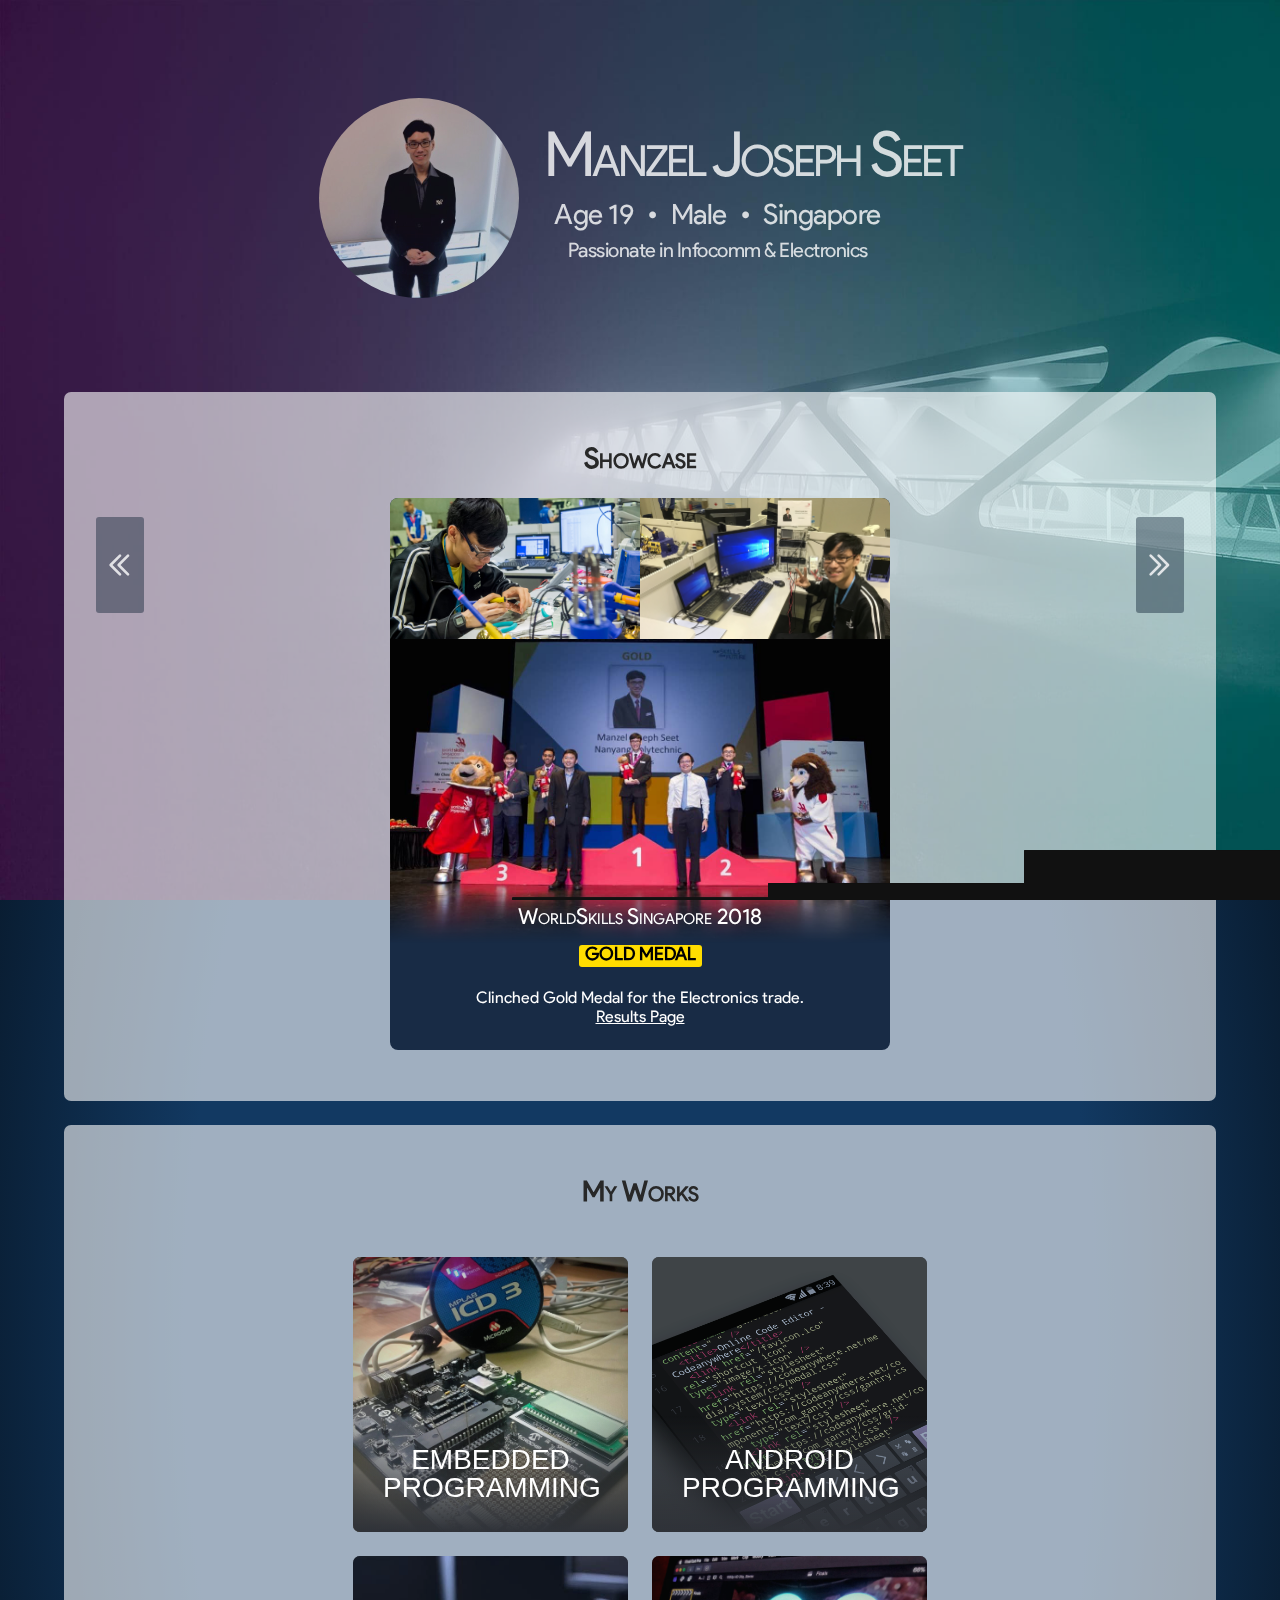
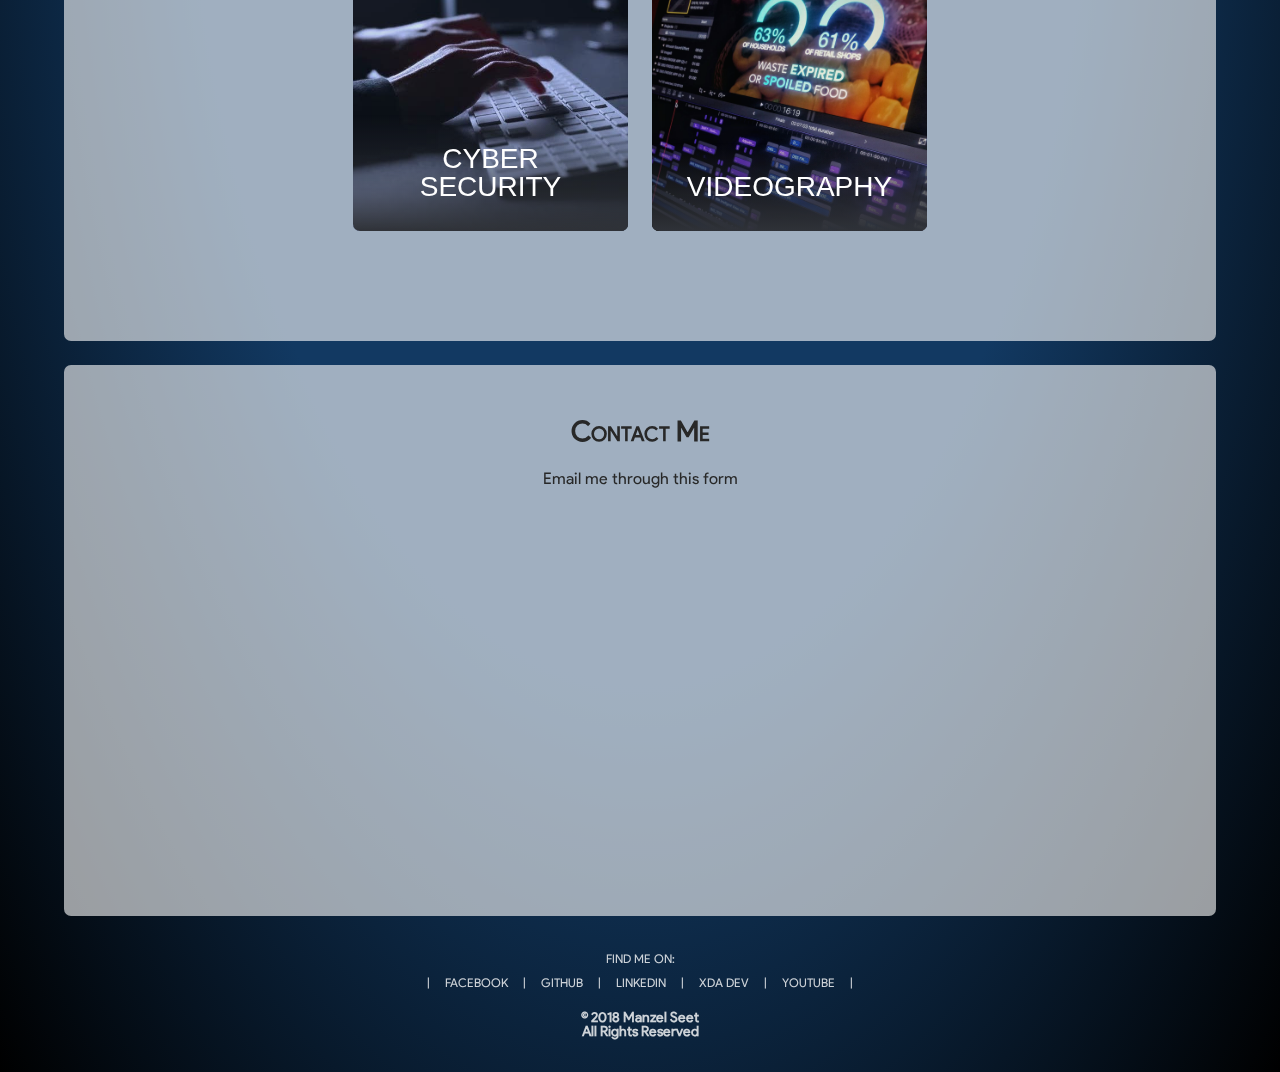
==== index.html @ 704f4d8d "Update portfolio" ====
<html>
<head>
	<meta name="viewport" content="width=device-width, initial-scale=1.0, maximum-scale=1.0, user-scalable=no" />

	<link rel="icon" type="image/png" href="res/favicon.png" />

	<title>Manzel Seet's Portfolio</title>
	<link rel="stylesheet" type="text/css" href="css/style.css" />
	<link rel="stylesheet" type="text/css" href="css/hover_effect.css" />

	<!-- Header parallax animation -->
	<script src="js/lib/anime.min.js"></script>
	<script src="js/parallex.js"></script>

	<!-- Page Load Reveal Animation -->
	<link rel="stylesheet" type="text/css" href="css/uncover.css" />
	<script src="js/lib/uncover.js"></script>

	<div class="reveal-animation"></div>
	<script src="js/reveal-animation.js"></script>

	<!-- Alert Dialog 
	<script src="https://cdn.rawgit.com/alertifyjs/alertify.js/v1.0.10/dist/js/alertify.js"></script> -->

</head>

<body>
	<div class="bg_img"></div>

	<header onclick="location.href='index.html';">
		<div class="parallex_layout">
			<img class="parallex_img" src="res/header.jpg">
			<p class="parallex_title"> 
				Manzel Joseph Seet
			</p>
			<p class="parallex_desc">
				Age 19&ensp;&bull;&ensp;Male&ensp;&bull;&ensp;Singapore <br>
				<span>
					Passionate in Infocomm &amp; Electronics
				</span>
			</p>
		</div>
	</header>

	<!-- CONTENT START -->

	<div class="blog_section">
		<h2 class="smallcaps">
			Showcase
		</h2>

		<div class="slideshow">
			<button class="prev">
				<svg width="32" height="32" viewBox="0 0 64 64">
					<path id="arrow-left-5" d="M48 10.667q1.104 0 1.885 0.781t0.781 1.885-0.792 1.896l-16.771 16.771 16.771 16.771q0.792 0.792 0.792 1.896t-0.781 1.885-1.885 0.781q-1.125 0-1.896-0.771l-18.667-18.667q-0.771-0.771-0.771-1.896t0.771-1.896l18.667-18.667q0.771-0.771 1.896-0.771zM32 10.667q1.104 0 1.885 0.781t0.781 1.885-0.792 1.896l-16.771 16.771 16.771 16.771q0.792 0.792 0.792 1.896t-0.781 1.885-1.885 0.781q-1.125 0-1.896-0.771l-18.667-18.667q-0.771-0.771-0.771-1.896t0.771-1.896l18.667-18.667q0.771-0.771 1.896-0.771z" />
				</svg>
			</button>

			<div class="holder">
				<!-- Slide 1 -->
				<div class="frame" style="background: #182b45;">
					<div class="sidebyside">
						<img src="res/showcase/wss2018-electronics1.jpg"/>
						<img src="res/showcase/wss2018-electronics2.jpg"/>
					</div>
					<img src="res/showcase/wss2018-closing.png"/>
					<div class="caption" style="margin-top: -52px;">
						<h1> 
							WorldSkills Singapore 2018 <br>
						</h1>
						<h2> <span class="highlight" style="background: #ffdd00;">GOLD MEDAL</span> </h2>
						<p>
							Clinched Gold Medal for the Electronics trade. <br>
							<a href="https://www.worldskills.sg/skills-champions/champions-of-worldskills-singapore/worldskills-singapore-2018/">Results Page</a>
						</p>
					</div>

				</div>

				<!-- Slide 2 -->
				<div class="frame">
					<img src="res/showcase/data_viz.jpg"/>
					<div class="caption" style="background: linear-gradient(#1E519B, #101835);">
						<h1> National Data Viz Video Challenge 2017 </h1>
						<h2> <span class="highlight">FIRST PRIZE</span> </h2>
						<p>
							My team clinched the top prize for the inaugural challenge organised by GovTech. We were chosen from 82 project submissions including those from local universities.
						</p>
						<p>
							<a href="https://www.straitstimes.com/singapore/3-student-teams-win-govtech-awards-for-creative-use-of-open-data">Straits Times Article</a>
							&emsp; | &emsp;
							<a href="https://www.tech.gov.sg/TechNews/Upclose/2017/11/Behind-the-scenes-of-the-National-Data-Viz-Video-Challenge">GovTech Article</a>
							&emsp; | &emsp;
							<a href="http://www.nyp.edu.sg/schools/seg/achievements-and-awards/2017/national-data-viz-video-challenge.html">NYP SEG Article</a>
						</p>
					</div>
				</div>

				<!-- Slide 3 -->
				<div class="frame">
					<img src="res/showcase/nyp_scholarship.jpg"/>
					<div class="caption" style="background: linear-gradient(#1b5252, #101835);">
						<h1> Nyp Scholarship </h1>
						<h2> <span class="highlight">2016 - 2019</span> </h2>
						<p>
							Awarded the NYP Scholarship for my outstanding 'O' Level results and active involvement in the NYP Capstone Leadership program.
						</p>
					</div>
				</div>
			</div>

			<button class="next">
				<svg width="32" height="32" viewBox="0 0 64 64">
					<path id="arrow-right-5" d="M29.333 10.667q1.104 0 1.875 0.771l18.667 18.667q0.792 0.792 0.792 1.896t-0.792 1.896l-18.667 18.667q-0.771 0.771-1.875 0.771t-1.885-0.781-0.781-1.885q0-1.125 0.771-1.896l16.771-16.771-16.771-16.771q-0.771-0.771-0.771-1.896 0-1.146 0.76-1.906t1.906-0.76zM13.333 10.667q1.104 0 1.875 0.771l18.667 18.667q0.792 0.792 0.792 1.896t-0.792 1.896l-18.667 18.667q-0.771 0.771-1.875 0.771t-1.885-0.781-0.781-1.885q0-1.125 0.771-1.896l16.771-16.771-16.771-16.771q-0.771-0.771-0.771-1.896 0-1.146 0.76-1.906t1.906-0.76z" />
				</svg>
			</button>
		</div>


		<!-- Slideshow scripts -->
		<script src="js/lib/siema.min.js"></script>
		<script>
			var myTimer;
			function start_timer() {
				clearInterval(myTimer);
				myTimer = setInterval(() => mySiema.next(), 8000);
			}

			const mySiema = new Siema({
				selector: '.slideshow .holder',
				duration: 300,
				easing: 'ease-in-out',
				draggable: true,
				multipleDrag: true,
				threshold: 20,
				loop: true,
				onInit: () => {},
				onChange: () => {
					start_timer();
				},
			});
			const prev = document.querySelector('.slideshow .prev');
			const next = document.querySelector('.slideshow .next');
			prev.addEventListener('click', () => mySiema.prev());
			next.addEventListener('click', () => mySiema.next());
			start_timer();
		</script>
	</div>

	<div class="blog_section">
		<h2 class="smallcaps">
			My Works
		</h2>

		<div class="hover-effect-grid">

			<!-- EMBEDDED-->
			<figure class="effect-goliath">
				<img src="res/skills/embedded.jpg" />
				<figcaption>
					<h2> <b>Embedded</b> Programming </h2>
					<p> 
						I love microcontrollers!<br> <br>

						Embedded C programming <br>
						STM32 / PIC18 / AVR ...
					</p>
					<a href="embedded.html">View more</a>
				</figcaption>			
			</figure>

			<!-- ANDROID -->
			<figure class="effect-goliath">
				<img src="res/skills/android_hq.png" />
				<figcaption>
					<h2> <b>Android</b> Programming </h2>
					<p> 
						Fluent in Java and Kotlin<br> <br>
						Recognised Developer on <br>XDA Developers forum
					</p>
					<a href="android.html">View more</a>
				</figcaption>
			</figure>

			<!-- Scripting -->
			<!--
			<figure class="effect-goliath">
				<img src="res/skills/scripting.png" />
				<figcaption>
					<h2> 
						<b>Scripting</b> Languages
					</h2>
					<p> 
						Python scripts, Bash scripts <br> <br>
						(web scraping, data parsing, automation of tasks)
					</p>
					<a href="scripting.html">View more</a>
				</figcaption>			
			</figure>
			-->

			<br>

			<!-- PCB -->
			<!--
			<figure class="effect-goliath">
				<img src="res/skills/.jpg" style="max-height: 0;" />
				<figcaption>
					<h2> <b>PCB</b> Design & Prototype </h2>
					<p> 
						Designed single-sided prototyping boards, cut with a CNC milling machine.

						<br> <br>							
						Altium Designer / EAGLE PCB
					</p>
					<a href=".html">View more</a>
				</figcaption>			
			</figure>
			-->

			<!-- Cyber Security -->
			<figure class="effect-goliath">
				<img src="res/skills/ctf.jpg" />
				<figcaption>
					<h2> Cyber <b>Security </b> </h2>
					<p> Participated in various security CTF events, both online and on-site. </p>
					<a href="ctf.html">View more</a>
				</figcaption>			
			</figure>

			<!-- VIDEOGRAPHY -->
			<figure class="effect-goliath">
				<img src="res/skills/videography.jpg" />
				<figcaption>
					<h2> <b>Video</b>graphy </h2>
					<p> Familiar with NLE video editing softwares (Final Cut Pro X), basic storyboarding &amp; camera angles </p>
					<a href="videography.html">View more</a>
				</figcaption>			
			</figure>
		</div>
	</div>

	<div class="blog_section">
		<h2 class="smallcaps">
			Contact Me
		</h2>
		<p>
			Email me through this form
		</p>
		<center>
			<iframe class="email_frame" frameborder="0" scrolling="no" 
		        src="http://contact.manzelseet.com"></iframe>
		</center>
	</div>

	<!-- CONTENT END -->

	<footer>
		<p class="contact_section">
			FIND ME ON:
			<br>
			&emsp;|&emsp;
			<a href="https://www.facebook.com/manzelseet">FACEBOOK</a>

			&emsp;|&emsp;
			<a href="https://github.com/zst123">GITHUB</a>

			&emsp;|&emsp;
			<a href="https://www.linkedin.com/in/manzelseet/">LINKEDIN</a>

			&emsp;|&emsp;
			<a href="http://forum.xda-developers.com/member.php?u=5402474">XDA DEV</a>

			&emsp;|&emsp;
			<a href="https://www.youtube.com/channel/UCcb_0hFZ5rKHfHRc1ingVKg">YOUTUBE</a>

			&emsp;|&emsp;
		</p>
		<h5> &copy; 2018 Manzel Seet <br> All Rights Reserved </h5>
	</footer>

</body>
</html>
---- css/style.css ----
/***************************************************/
/* Fonts */
/***************************************************/

@font-face {
	font-family: HelveticaNeueLite;
	src: local('Helvetica Neue');
	font-weight: 200;
}

@font-face {
	font-family: 'ProductSans';
	src: local('Product Sans'), url('../res/font/ProductSans-Regular.ttf');
}

/***************************************************/
/* Main body style */
/***************************************************/

body {
	background: radial-gradient(#123962, #123962, #000);
}

div.bg_img {
	background: url(../res/bg.jpg) no-repeat;
	background-size: 100% 100%;

	min-width: 900px;
	min-height: 500px;
	width: 100%;
	height: 100%;

	position: fixed;
	top: 0%;
	left: 0%;
	z-index: -1;
	will-change: transform;
	float: left;
}

/***************************************************/
/* Header section */
/***************************************************/

header {
	padding-top: 90px;
	padding-bottom: 120px;
	text-decoration: none;
}

header * {
	cursor: pointer !important;
}

.parallex_layout {
	display: grid;
	pointer-events: auto;
	justify-content: center;
	align-content: center;
	grid-template-columns: 225px auto 70px;
	grid-template-rows: 100px 50px;
	grid-template-areas: "... title title"
						 "... desc ...";
}

.parallex_layout * {
	margin: 0;
	text-align: center;
	cursor: default;
	z-index: 10;
}

.parallex_img {
	opacity: 0.75;
	border-radius: 50%;
	width: 200px;
	height: 200px;
	grid-column: 1 / 3;
	grid-row: 1 / 3;

	-webkit-transition: all 0.3s ease-in-out;
	-moz-transition:    all 0.3s ease-in-out;
	-ms-transition:     all 0.3s ease-in-out;
	-o-transition:      all 0.3s ease-in-out;
	transition:         all 0.3s ease-in-out;

	-webkit-transition-property: border-radius, opacity, box-shadow;
	-moz-transition-property: border-radius, opacity, box-shadow;
	-ms-transition-property: border-radius, opacity, box-shadow;
	-o-transition-property: border-radius, opacity, box-shadow;
	transition-property: border-radius, opacity, box-shadow;
}

/* Hover header image - opacity, shape, glow */
.parallex_layout:hover .parallex_img {
	opacity: 1;
	border-radius: 30%;

	-webkit-box-shadow: 0 0 16px #cde6f8;
	-moz-box-shadow:    0 0 16px #cde6f8;
	-ms-box-shadow:     0 0 16px #cde6f8;
	-o-box-shadow:      0 0 16px #cde6f8;
	box-shadow:         0 0 16px #cde6f8;
}

.parallex_layout p {
	-webkit-transition: text-shadow 0.3s ease-in-out;
	-moz-transition:    text-shadow 0.3s ease-in-out;
	-ms-transition:     text-shadow 0.3s ease-in-out;
	-o-transition:      text-shadow 0.3s ease-in-out;
	transition:         text-shadow 0.3s ease-in-out;
	color: rgba(255,255,255,0.8);
}

/* Hover header text - glow */
.parallex_layout:hover p {
	-webkit-text-shadow: 0 0 8px #cde6f8;
	-moz-text-shadow:    0 0 8px #cde6f8;
	-ms-text-shadow:     0 0 8px #cde6f8;
	-o-text-shadow:      0 0 8px #cde6f8;
	text-shadow:         0 0 8px #cde6f8;
}

/* Header text style */
.parallex_title {
	grid-area: title;
	letter-spacing: -3px;
	font-size: 3.85em;
	padding-top: 32px;
	font-variant: small-caps;
}

.parallex_desc {
	grid-area: desc;
	letter-spacing: -0.5px;
	font-size: 1.75em;
	line-height: 140%;
}

.parallex_desc > span {
	font-size: 0.725em;
	line-height: 150%;
}

/* Header resize for smaller screen sizes */
@media only screen and (max-width: 800px), only screen and (max-device-width: 800px) {
	.parallex_layout {
		grid-template-columns: 210px auto 70px;
	}
	.parallex_img {
		width: 180px;
		height: 180px;
	}
	.parallex_title {
		font-size: 3.5em;
	}
	.parallex_desc {
		font-size: 1.5em;
	}

	.parallex_desc > span {
		font-size: 0.7em;
	}
}

@media only screen and (max-width: 600px), only screen and (max-device-width: 600px) {
	header {
		padding-top: 48px;
		padding-bottom: 24px;
	}
	.parallex_img {
		margin: auto;
		grid-area: img;
		width: 175px;
		height: 175px;
	}
	.parallex_title {
		font-size: 3.7em;
		line-height: 75%;
		margin-top: 36px;
		margin-bottom: 18px;
	}
	.parallex_desc > span {
		font-size: 0.7em;
		line-height: 170%;
	}

	.parallex_desc {
		font-size: 1.5em;
	}

	.parallex_layout {
		grid-template-columns: auto;
		grid-template-areas: "img img img"
							 "... ... ..."
							 "title title title"
							 "desc desc desc";
	}
}


/***************************************************/
/* Slideshow */
/***************************************************/

div.slideshow {
	position: relative;
}

div.slideshow img {
	width:100%;
	max-height: 750px;
}

div.slideshow .frame {
	width: 500px;
	max-width: 100%;
	background: #222;
	padding: 0px;
	/* https://stackoverflow.com/questions/11036405/css3-border-on-a-border-radius-div */
	border-radius: 8px;
	overflow: hidden;
}

/* Slideshow caption styling */
div.slideshow .frame .sidebyside {
	overflow: hidden;
}

div.slideshow .frame .sidebyside img {
	overflow: hidden;
	float: left;
	padding: 0;
	width: 50%;
}


/* Slideshow caption styling */
div.slideshow * {
	color: white;
}

/* center holder frames */
div.slideshow .holder * {
	margin-left: auto;
	margin-right: auto;
}

div.slideshow .holder .frame .caption {
	padding: 16px 8px;
}

/* Title */
div.slideshow h1 {
	margin: 0;
	font-weight: 400;
	font-size: 22px;
	line-height: 0.99; /* 0.99 instead of 1 to fix bug on mobile */
	padding-bottom: 18px;
}

div.slideshow h2 {
	margin: 0;
	padding-bottom: 16px;
	font-weight: 400;
	font-size: 18px;
}

div.slideshow span.highlight {
	/* highlight */
	background: rgba(255,255,255, 0.9);
	padding: 2px 6px;
	border-radius: 3px;
	color: black;
	font-weight: bold;
}

/* Description */
div.slideshow p {
	margin: 0;
	padding: 8px;
	font-weight: 400;
	font-size: 16px;
	line-height: 1.3;
}

@media only screen and (max-width: 600px), only screen and (max-device-width: 600px) {
	div.slideshow p {
		font-size: 14px;
	}
}


/* Nav buttons */
div.slideshow button {
	z-index: 1;
	position: absolute;

	background: rgba(0,20,40,0.4);
	fill: rgba(255,255,255,0.8);
	outline: none;
	border: none;

	width: 48px;
	height: 96px;
	margin-top: -96px;

	cursor: pointer;

	-webkit-transition: all 0.2s ease-in-out;
	-moz-transition:    all 0.2s ease-in-out;
	-ms-transition:     all 0.2s ease-in-out;
	-o-transition:      all 0.2s ease-in-out;
	transition:         all 0.2s ease-in-out;

	border-radius: 3px;
}

div.slideshow button:hover {
	fill: rgba(255,255,255,1);
	background: rgba(0,20,40,0.6);
	width: 96px;
}

div.slideshow button.prev {
	top: 20%;
	left: 0;
}
div.slideshow button.next {
	top: 20%;
	right: 0;
}

/***************************************************/
/* Blog section */
/***************************************************/

div.blog_section {
	margin: 56px;
	margin-top: 24px;
	margin-bottom: 24px;
	padding: 32px;
	background-color: rgba(255,255,255,0.6);

	min-height: 10px;
	border-radius: 7px;
}

div.blog_section * {
	text-align: center;
	margin-left: auto;
	margin-right: auto;
}

/* clean up */
div.blog_section_left * {
	text-align: left;
}



@media only screen and (max-width: 600px), only screen and (max-device-width: 600px) {
	div.blog_section {
		margin-left: 3%;
		margin-right: 3%;
	}
}

@media only screen and (max-width: 399px), only screen and (max-device-width: 399px) {
	div.blog_section {
		margin-left: 1%;
		margin-right: 1%;
	}
}

/***************************************************/
/* Contact me sectionn */
/***************************************************/

.email_frame {
	min-height: 380px;
	width: 85%;
	overflow-y: hidden;
}

/***************************************************/
/* Footer */
/***************************************************/

footer * {
	text-align: center;
}

footer {
	margin-top:32px;
	margin-bottom:32px;
}

footer h5 {
	font-size: 14px;
	color: rgba(255,255,255,0.8);
	margin: 16px;
}

.contact_section, .contact_section * {
	font-size: 12px;
	color: rgba(255,255,255,0.8);
	font-weight: 100;
	text-decoration: none;
	line-height: 2;
}

/***************************************************/
/* Text */
/***************************************************/

h1, h2, h3, h4, h5, h6, a, input, p {
	font-family: "ProductSans", "HelveticaNeueLite", "Helvetica Neue", "Helvetica", sans-serif;
	color: #282828;
	line-height: 1;
}

h1 {
	font-weight: bolder;
	line-height: 56px;
	font-size: 40px;
	font-variant: small-caps;
	position: relative;
}

h2 {
	font-size: 28px;
}

h3 {
	font-size: 20px;
}

h4 {
	font-size: 16px;
}

hr {
	height: 2px;
	background-color: rgb(0,0,0,0.5);
	border: none;
}

.smallcaps {
	font-variant: small-caps;
}


/***************************************************/
/* Table styling */
/***************************************************/

table {
	border-collapse: collapse;
	width: auto;
}

td, th {
	font-weight: normal;
	font-family: "ProductSans", "HelveticaNeueLite", "Helvetica Neue", "Helvetica", sans-serif;
	border: 1px solid #ccc;
	padding: 8px 32px;
}

tr:nth-child(even) {
	background-color: rgba(255,255,255,0.75);
}
tr:nth-child(odd) {
	background-color: rgba(255,255,255,0.45);
}

@media only screen and (max-width: 700px), only screen and (max-device-width: 700px) {
	table.collapse tr::after {
		content: " ";
		padding: 8px;
	}
	table.collapse td {
		display: table-row;
	}
}



/***************************************************/
/* Glow Effect for links */
/***************************************************/

a, .hover_text_glow {
	-webkit-transition: text-shadow 0.25s ease-out;
	-moz-transition:    text-shadow 0.25s ease-out;
	-ms-transition:     text-shadow 0.25s ease-out;
	-o-transition:      text-shadow 0.25s ease-out;
	transition:         text-shadow 0.25s ease-out;
}

a:hover, .hover_text_glow:hover {
	-webkit-text-shadow: 0 0 8px #cde6f8;
	-moz-text-shadow:    0 0 8px #cde6f8;
	-ms-text-shadow:     0 0 8px #cde6f8;
	-o-text-shadow:      0 0 8px #cde6f8;
	text-shadow:         0 0 8px #cde6f8;
}

/**********************************************************************/
/*OLD*/




.portfolio_icon_section {
	margin: auto;
	text-align: center;
}
.portfolio_icon_section a {
	text-decoration:none;
}
.portfolio_icon_section div{
	background-size: 100% !important;
	background-position: center center !important;
	display: inline-block;
	margin: 8px;
	width: 256px;
	height: 256px;
	overflow: hidden;

	-webkit-transition:all 0.25s ease-out;
	-moz-transition:all 0.25s ease-out;
	-ms-transition:all 0.25s ease-out;
	-o-transition:all 0.25s ease-out;
	transition:all 0.25s ease-out;
}
.portfolio_icon_section div:hover {
	background-size: 110% !important;
	box-shadow: 0px 256px rgba(32, 48, 64, 0.7) inset;
}
.portfolio_icon_section h3 {
	font-family: "Montserrat";
	padding: 32px;
	padding-bottom: 0px;
	font-size:20px;
	color: white;
}
.portfolio_icon_section p {
	font-family: "Montserrat";
	color: white;
	opacity: 0;
	margin-left: 32px;
	margin-right: 32px;
	font-size:14px;

	-webkit-transition:all 0.25s ease-out;
	-moz-transition:all 0.25s ease-out;
	-ms-transition:all 0.25s ease-out;
	-o-transition:all 0.25s ease-out;
	transition:all 0.25s ease-out;
}
.portfolio_icon_section div:hover p{
	opacity: 1;
}

.links_section {
	margin: 64px;
	margin-bottom: 32px;
	text-align: center;
}




.contact_item a {
	-webkit-transition:all 0.25s ease-out;
	-moz-transition:all 0.25s ease-out;
	-ms-transition:all 0.25s ease-out;
	-o-transition:all 0.25s ease-out;
	transition:all 0.25s ease-out;
}
.contact_item a:hover{
	-webkit-text-shadow:0 0 8px #03a9f4;
	-moz-text-shadow:0 0 8px #03a9f4;
	-ms-text-shadow:0 0 8px #03a9f4;
	-o-text-shadow:0 0 8px #03a9f4;
	text-shadow:0 0 8px #03a9f4;
}

.button_link {
	margin: 4px;
	padding: 8px;
	padding-left: 32px;
	padding-right: 32px;
	border: 2px solid #282828;
	border-radius: 30px;
	color: #282828;
	background-color: transparent;
	font-size:16px;
	min-width: 100px;
	text-decoration: none;

	-webkit-transition:all 0.25s ease-out;
	-moz-transition:all 0.25s ease-out;
	-ms-transition:all 0.25s ease-out;
	-o-transition:all 0.25s ease-out;
	transition:all 0.25s ease-out;
}
.button_link:hover {
	padding-left: 48px;
	padding-right: 48px;
	color: #eee;
	background-color:rgba(32, 48, 64, 0.7);
}

/**********************************************************************/
/** Contact Item */
.contact_item {
	float: right;
	overflow: hidden;
	margin: 0px;
	height: 60px;
	width: 60px;
	background-color: transparent;
	-webkit-transition: width 0.5s;
	transition: width 0.5s;
	-webkit-border-radius: 30px;
	-moz-border-radius: 30px;
	border-radius: 30px;
}

.contact_item:hover {
	-webkit-transition: width 0.5s;
	transition: width 0.5s;
	width: 330px;
}

.contact_item .icon {
	padding: 12px;
	height: 36px;
	width: 36px;
	float: left;
}
.contact_item .text {
	color: #282828;
	height: 36px;
	line-height: 60px;
	margin: 0px;
	font-family: "HelveticaNeueLite", "RobotoLight", "Helvetica Neue", "Roboto", "Helvetica", "Century Gothic", sans-serif;
	font-size:22px;
}

/* See .hover_glow above */
.contact_item a {
	float:right;
	color: #282828;
	margin-left: 16px;
	margin-right: 16px;
	text-decoration: underline;
}
---- css/hover_effect.css ----
.hover-effect-grid *,
.hover-effect-grid *:after,
.hover-effect-grid *:before {
    -webkit-box-sizing: border-box; box-sizing: border-box;
}

.hover-effect-grid {
    overflow:auto; /* Fix div height issue */

    position: relative;
    clear: both;
    margin: 0 auto;
    padding: 1em 0 4em;
    max-width: 1000px;
    list-style: none;
    text-align: center;
}

.hover-effect-grid * {
    font-family: 'Helvetica Neue', 'Tahoma', Arial, 'Courier New', sans-serif !important;
}
/* Common style */
.hover-effect-grid figure {
    position: relative;
    display: inline-block;
    overflow: hidden;
    margin: 10px 1%;
    width: 275px;
    height: 275px;
    background: #3085a3;
    text-align: center;
    cursor: pointer;
    border-radius: 7px;
}

.hover-effect-grid figure img {
    position: relative;
    display: block;
    min-height: 100%;
    max-width: 100%;
    opacity: 0.9;
}

.hover-effect-grid figure figcaption {
    padding: 2em;
    color: #fff;
    text-transform: uppercase;
    font-size: 1.25em;
    -webkit-backface-visibility: hidden;
    backface-visibility: hidden;
}

.hover-effect-grid figure figcaption::before,
.hover-effect-grid figure figcaption::after {
    pointer-events: none;
}

.hover-effect-grid figure figcaption,
.hover-effect-grid figure figcaption > a {
    position: absolute;
    top: 0;
    left: 0;
    width: 100%;
    height: 100%;
}

/* Anchor will cover the whole item by default */
/* For some effects it will show as a button */
.hover-effect-grid figure figcaption > a {
    z-index: 1000;
    text-indent: 200%;
    white-space: nowrap;
    font-size: 0;
    opacity: 0;
}

.hover-effect-grid figure h2 {
    word-spacing: -0.15em;
    font-weight: 300;
}

.hover-effect-grid figure h2 span {
    font-weight: 800;
}

.hover-effect-grid figure h2,
.hover-effect-grid figure p {
    margin: 0;
}

.hover-effect-grid figure p {
    letter-spacing: 1px;
    font-size: 68.5%;
}


/*-----------------*/
/***** Goliath *****/
/*-----------------*/

figure.effect-goliath {
    background: #2f3238;
}

figure.effect-goliath img,
figure.effect-goliath h2 {
    -webkit-transition: -webkit-transform 0.35s;
    transition: opacity 0.35s, transform 0.35s;
    background: -webkit-linear-gradient(top, rgba(0,0,0,0), #2f3238);
    text-align: center;
}

figure.effect-goliath h2 {
    font-size: 28px;
}

figure.effect-goliath small {
    font-size: 24px;
}

figure.effect-goliath img {
    -webkit-backface-visibility: hidden;
    backface-visibility: hidden;
    background-size:cover;
    width: 100%;
    height: 100%;
}

figure.effect-goliath h2,
figure.effect-goliath p {
    color: #fff;
    position: absolute;
    bottom: 0;
    left: 0;
    right: 0;
    padding: 30px;
}

figure.effect-goliath p {
    text-align: center;

    line-height: 120%;
    font-size: 75%;
    letter-spacing: -0.4px;
    text-transform: none;
    opacity: 0;
    -webkit-transition: opacity 0.35s, -webkit-transform 0.35s;
    transition: opacity 0.35s, transform 0.35s;
    -webkit-transform: translate3d(0,50px,0);
    transform: translate3d(0,50px,0);
}

figure.effect-goliath:hover img {
    -webkit-transform: translate3d(0,-110px,0);
    transform: translate3d(0,-110px,0);
    opacity: 0.5;
}

figure.effect-goliath:hover h2 {
    -webkit-transform: translate3d(0,-100px,0);
    transform: translate3d(0,-100px,0);
}

figure.effect-goliath:hover p {
    opacity: 1;
    -webkit-transform: translate3d(0,0,0);
    transform: translate3d(0,0,0);
}



@media only screen and (max-width: 399px), only screen and (max-device-width: 399px) {
    .hover-effect-grid figure {
        width: 90%;
        height: 250px;
    }
    .hover-effect-grid figure figcaption {
        font-size: 1em;
    }
    figure.effect-goliath h2 {
        font-size: 24px;
    }
    figure.effect-goliath small {
        font-size: 20px;
    }

}





/* Individual effects */

/*---------------*/
/***** Julia *****/
/*---------------*/

figure.effect-julia {
    background: #2f3238;
    color: #fff;
}

figure.effect-julia img {
    max-width: none;
    height: 400px;
    -webkit-transition: opacity 1s, -webkit-transform 1s;
    transition: opacity 1s, transform 1s;
    -webkit-backface-visibility: hidden;
    backface-visibility: hidden;
}

figure.effect-julia figcaption {
    text-align: left;
}

figure.effect-julia h2 {
    position: relative;
    padding: 0.5em 0;
}

figure.effect-julia p {
    display: inline-block;
    margin: 0 0 0.25em;
    padding: 0.4em 1em;
    background: rgba(255,255,255,0.9);
    color: #2f3238;
    text-transform: none;
    font-weight: 500;
    font-size: 75%;
    -webkit-transition: opacity 0.35s, -webkit-transform 0.35s;
    transition: opacity 0.35s, transform 0.35s;
    -webkit-transform: translate3d(-360px,0,0);
    transform: translate3d(-360px,0,0);
}

figure.effect-julia p:first-child {
    -webkit-transition-delay: 0.15s;
    transition-delay: 0.15s;
}

figure.effect-julia p:nth-of-type(2) {
    -webkit-transition-delay: 0.1s;
    transition-delay: 0.1s;
}

figure.effect-julia p:nth-of-type(3) {
    -webkit-transition-delay: 0.05s;
    transition-delay: 0.05s;
}

figure.effect-julia:hover p:first-child {
    -webkit-transition-delay: 0s;
    transition-delay: 0s;
}

figure.effect-julia:hover p:nth-of-type(2) {
    -webkit-transition-delay: 0.05s;
    transition-delay: 0.05s;
}

figure.effect-julia:hover p:nth-of-type(3) {
    -webkit-transition-delay: 0.1s;
    transition-delay: 0.1s;
}

figure.effect-julia:hover img {
    opacity: 0.4;
    -webkit-transform: scale3d(1.1,1.1,1);
    transform: scale3d(1.1,1.1,1);
}

figure.effect-julia:hover p {
    opacity: 1;
    -webkit-transform: translate3d(0,0,0);
    transform: translate3d(0,0,0);
}


/*-----------------*/
/***** Hera *****/
/*-----------------*/

figure.effect-hera {
    background: #303fa9;
}

figure.effect-hera h2 {
    font-size: 158.75%;
}

figure.effect-hera h2,
figure.effect-hera p {
    position: absolute;
    top: 50%;
    left: 50%;
    -webkit-transition: opacity 0.35s, -webkit-transform 0.35s;
    transition: opacity 0.35s, transform 0.35s;
    -webkit-transform: translate3d(-50%,-50%,0);
    transform: translate3d(-50%,-50%,0);
    -webkit-transform-origin: 50%;
    transform-origin: 50%;
}

figure.effect-hera figcaption::before {
    position: absolute;
    top: 50%;
    left: 50%;
    width: 200px;
    height: 200px;
    border: 2px solid #fff;
    content: '';
    opacity: 0;
    -webkit-transition: opacity 0.35s, -webkit-transform 0.35s;
    transition: opacity 0.35s, transform 0.35s;
    -webkit-transform: translate3d(-50%,-50%,0) rotate3d(0,0,1,-45deg) scale3d(0,0,1);
    transform: translate3d(-50%,-50%,0) rotate3d(0,0,1,-45deg) scale3d(0,0,1);
    -webkit-transform-origin: 50%;
    transform-origin: 50%;
}

figure.effect-hera p {
    width: 100px;
    text-transform: none;
    font-size: 121%;
    line-height: 2;
}

figure.effect-hera p a {
    color: #fff;
}

figure.effect-hera p a:hover,
figure.effect-hera p a:focus {
    opacity: 0.6;
}

figure.effect-hera p a i {
    opacity: 0;
    -webkit-transition: opacity 0.35s, -webkit-transform 0.35s;
    transition: opacity 0.35s, transform 0.35s;
}

figure.effect-hera p a:first-child i {
    -webkit-transform: translate3d(-60px,-60px,0);
    transform: translate3d(-60px,-60px,0);
}

figure.effect-hera p a:nth-child(2) i {
    -webkit-transform: translate3d(60px,-60px,0);
    transform: translate3d(60px,-60px,0);
}

figure.effect-hera p a:nth-child(3) i {
    -webkit-transform: translate3d(-60px,60px,0);
    transform: translate3d(-60px,60px,0);
}

figure.effect-hera p a:nth-child(4) i {
    -webkit-transform: translate3d(60px,60px,0);
    transform: translate3d(60px,60px,0);
}

figure.effect-hera:hover figcaption::before {
    opacity: 1;
    -webkit-transform: translate3d(-50%,-50%,0) rotate3d(0,0,1,-45deg) scale3d(1,1,1);
    transform: translate3d(-50%,-50%,0) rotate3d(0,0,1,-45deg) scale3d(1,1,1);
}

figure.effect-hera:hover h2 {
    opacity: 0;
    -webkit-transform: translate3d(-50%,-50%,0) scale3d(0.8,0.8,1);
    transform: translate3d(-50%,-50%,0) scale3d(0.8,0.8,1);
}

figure.effect-hera:hover p i:empty {
    -webkit-transform: translate3d(0,0,0);
    transform: translate3d(0,0,0); /* just because it's stronger than nth-child */
    opacity: 1;
}

/*-----------------*/
/***** Winston *****/
/*-----------------*/

figure.effect-winston {
    background: #162633;
    text-align: left;
}

figure.effect-winston img {
    -webkit-transition: opacity 0.45s;
    transition: opacity 0.45s;
    -webkit-backface-visibility: hidden;
    backface-visibility: hidden;
}

figure.effect-winston figcaption::before {
    position: absolute;
    top: 0;
    left: 0;
    width: 100%;
    height: 100%;
    background: url(../img/triangle.svg) no-repeat center center;
    background-size: 100% 100%;
    content: '';
    -webkit-transition: opacity 0.45s, -webkit-transform 0.45s;
    transition: opacity 0.45s, transform 0.45s;
    -webkit-transform: rotate3d(0,0,1,45deg);
    transform: rotate3d(0,0,1,45deg);
    -webkit-transform-origin: 0 100%;
    transform-origin: 0 100%;
}

figure.effect-winston h2 {
    -webkit-transition: -webkit-transform 0.35s;
    transition: transform 0.35s;
    -webkit-transform: translate3d(0,20px,0);
    transform: translate3d(0,20px,0);
}

figure.effect-winston p {
    position: absolute;
    right: 0;
    bottom: 0;
    padding: 0 1.5em 7% 0;
}

figure.effect-winston a {
    margin: 0 10px;
    color: #5d504f;
    font-size: 170%;
}

figure.effect-winston a:hover,
figure.effect-winston a:focus {
    color: #cc6055;
}

figure.effect-winston p a i {
    opacity: 0;
    -webkit-transition: opacity 0.35s, -webkit-transform 0.35s;
    transition: opacity 0.35s, transform 0.35s;
    -webkit-transform: translate3d(0,50px,0);
    transform: translate3d(0,50px,0);
}

figure.effect-winston:hover img {
    opacity: 0.6;
}

figure.effect-winston:hover h2 {
    -webkit-transform: translate3d(0,0,0);
    transform: translate3d(0,0,0);
}

figure.effect-winston:hover figcaption::before {
    opacity: 0.7;
    -webkit-transform: rotate3d(0,0,1,20deg);
    transform: rotate3d(0,0,1,20deg);
}

figure.effect-winston:hover p i {
    opacity: 1;
    -webkit-transform: translate3d(0,0,0);
    transform: translate3d(0,0,0);
}

figure.effect-winston:hover p a:nth-child(3) i {
    -webkit-transition-delay: 0.05s;
    transition-delay: 0.05s;
}

figure.effect-winston:hover p a:nth-child(2) i {
    -webkit-transition-delay: 0.1s;
    transition-delay: 0.1s;
}

figure.effect-winston:hover p a:first-child i {
    -webkit-transition-delay: 0.15s;
    transition-delay: 0.15s;
}

/*-----------------*/
/***** Selena *****/
/*-----------------*/

figure.effect-selena {
    background: #fff;
}

figure.effect-selena img {
    opacity: 0.95;
    -webkit-transition: -webkit-transform 0.35s;
    transition: transform 0.35s;
    -webkit-transform-origin: 50% 50%;
    transform-origin: 50% 50%;
}

figure.effect-selena:hover img {
    -webkit-transform: scale3d(0.95,0.95,1);
    transform: scale3d(0.95,0.95,1);
}

figure.effect-selena h2 {
    -webkit-transition: -webkit-transform 0.35s;
    transition: transform 0.35s;
    -webkit-transform: translate3d(0,20px,0);
    transform: translate3d(0,20px,0);
}

figure.effect-selena p {
    opacity: 0;
    -webkit-transition: opacity 0.35s, -webkit-transform 0.35s;
    transition: opacity 0.35s, transform 0.35s;
    -webkit-transform: perspective(1000px) rotate3d(1,0,0,90deg);
    transform: perspective(1000px) rotate3d(1,0,0,90deg);
    -webkit-transform-origin: 50% 0%;
    transform-origin: 50% 0%;
}

figure.effect-selena:hover h2 {
    -webkit-transform: translate3d(0,0,0);
    transform: translate3d(0,0,0);
}

figure.effect-selena:hover p {
    opacity: 1;
    -webkit-transform: perspective(1000px) rotate3d(1,0,0,0);
    transform: perspective(1000px) rotate3d(1,0,0,0);
}

/*-----------------*/
/***** Terry *****/
/*-----------------*/

figure.effect-terry {
    background: #34495e;
}

figure.effect-terry figcaption {
    padding: 1em;
}

figure.effect-terry figcaption::before,
figure.effect-terry figcaption::after {
    position: absolute;
    width: 200%;
    height: 200%;
    border-style: solid;
    border-color: #101010;
    content: '';
    -webkit-transition: -webkit-transform 0.35s;
    transition: transform 0.35s;
}

figure.effect-terry figcaption::before {
    right: 0;
    bottom: 0;
    border-width: 0 70px 60px 0;
    -webkit-transform: translate3d(70px,60px,0);
    transform: translate3d(70px,60px,0);
}

figure.effect-terry figcaption::after {
    top: 0;
    left: 0;
    border-width: 15px 0 0 15px;
    -webkit-transform: translate3d(-15px,-15px,0);
    transform: translate3d(-15px,-15px,0);
}

figure.effect-terry img,
figure.effect-terry p a {
    -webkit-transition: opacity 0.35s, -webkit-transform 0.35s;
    transition: opacity 0.35s, transform 0.35s;
}

figure.effect-terry img {
    opacity: 0.85;
}

figure.effect-terry h2 {
    position: absolute;
    bottom: 0;
    left: 0;
    padding: 0.4em 10px;
    width: 50%;
    -webkit-transition: -webkit-transform 0.35s;
    transition: transform 0.35s;
    -webkit-transform: translate3d(100%,0,0);
    transform: translate3d(100%,0,0);
}

@media screen and (max-width: 920px) {
    figure.effect-terry h2 {
        padding: 0.75em 10px;
        font-size: 120%;
    }
}

figure.effect-terry p {
    float: right;
    clear: both;
    text-align: left;
    text-transform: none;
    font-size: 111%;
}

figure.effect-terry p a {
    display: block;
    margin-bottom: 1em;
    color: #fff;
    opacity: 0;
    -webkit-transform: translate3d(90px,0,0);
    transform: translate3d(90px,0,0);
}

figure.effect-terry p a:hover,
figure.effect-terry p a:focus {
    color: #f3cf3f;
}

figure.effect-terry:hover figcaption::before,
figure.effect-terry:hover figcaption::after {
    -webkit-transform: translate3d(0,0,0);
    transform: translate3d(0,0,0);
}

figure.effect-terry:hover img {
    opacity: 0.6;

}

figure.effect-terry:hover h2,
figure.effect-terry:hover p a {
    -webkit-transform: translate3d(0,0,0);
    transform: translate3d(0,0,0);
}

figure.effect-terry:hover p a {
    opacity: 1;
}

figure.effect-terry:hover p a:first-child {
    -webkit-transition-delay: 0.025s;
    transition-delay: 0.025s;
}

figure.effect-terry:hover p a:nth-child(2) {
    -webkit-transition-delay: 0.05s;
    transition-delay: 0.05s;
}

figure.effect-terry:hover p a:nth-child(3) {
    -webkit-transition-delay: 0.075s;
    transition-delay: 0.075s;
}

figure.effect-terry:hover p a:nth-child(4) {
    -webkit-transition-delay: 0.1s;
    transition-delay: 0.1s;
}

/*-----------------*/
/***** Phoebe *****/
/*-----------------*/

figure.effect-phoebe {
    background: #675983;
}

figure.effect-phoebe img {
    opacity: 0.85;
    -webkit-transition: opacity 0.35s;
    transition: opacity 0.35s;
}

figure.effect-phoebe:hover img {
    opacity: 0.6;
}

figure.effect-phoebe figcaption::before {
    position: absolute;
    top: 0;
    left: 0;
    width: 100%;
    height: 100%;
    background: url(../img/triangle2.svg) no-repeat center center;
    background-size: 100% 100%;
    content: '';
    -webkit-transition: opacity 0.35s, -webkit-transform 0.35s;
    transition: opacity 0.35s, transform 0.35s;
    -webkit-transform: scale3d(5,2.5,1);
    transform: scale3d(5,2.5,1);
    -webkit-transform-origin: 50% 50%;
    transform-origin: 50% 50%;
}

figure.effect-phoebe:hover figcaption::before {
    opacity: 0.6;
    -webkit-transform: scale3d(1,1,1);
    transform: scale3d(1,1,1);
}

figure.effect-phoebe h2 {
    margin-top: 1em;
    -webkit-transition: transform 0.35s;
    transition: transform 0.35s;
    -webkit-transform: translate3d(0,40px,0);
    transform: translate3d(0,40px,0);
}

figure.effect-phoebe:hover h2 {
    -webkit-transform: translate3d(0,0,0);
    transform: translate3d(0,0,0);
}

figure.effect-phoebe p a {
    color: #fff;
    font-size: 140%;
    opacity: 0;
    position: relative;
    display: inline-block;
    -webkit-transition: opacity 0.35s, -webkit-transform 0.35s;
    transition: opacity 0.35s, transform 0.35s;
}

figure.effect-phoebe p a:first-child {
    -webkit-transform: translate3d(-60px,-60px,0);
    transform: translate3d(-60px,-60px,0);
}

figure.effect-phoebe p a:nth-child(2) {
    -webkit-transform: translate3d(0,60px,0);
    transform: translate3d(0,60px,0);
}

figure.effect-phoebe p a:nth-child(3) {
    -webkit-transform: translate3d(60px,-60px,0);
    transform: translate3d(60px,-60px,0);
}

figure.effect-phoebe:hover p a {
    opacity: 1;
    -webkit-transform: translate3d(0,0,0);
    transform: translate3d(0,0,0);
}

/*-----------------*/
/***** Apollo *****/
/*-----------------*/

figure.effect-apollo {
    background: #3498db;
}

figure.effect-apollo img {
    opacity: 0.95;
    -webkit-transition: opacity 0.35s, -webkit-transform 0.35s;
    transition: opacity 0.35s, transform 0.35s;
    -webkit-transform: scale3d(1.05,1.05,1);
    transform: scale3d(1.05,1.05,1);
}

figure.effect-apollo figcaption::before {
    position: absolute;
    top: 0;
    left: 0;
    width: 100%;
    height: 100%;
    background: rgba(255,255,255,0.5);
    content: '';
    -webkit-transition: -webkit-transform 0.6s;
    transition: transform 0.6s;
    -webkit-transform: scale3d(1.9,1.4,1) rotate3d(0,0,1,45deg) translate3d(0,-100%,0);
    transform: scale3d(1.9,1.4,1) rotate3d(0,0,1,45deg) translate3d(0,-100%,0);
}

figure.effect-apollo p {
    position: absolute;
    right: 0;
    bottom: 0;
    margin: 3em;
    padding: 0 1em;
    max-width: 150px;
    border-right: 4px solid #fff;
    text-align: right;
    opacity: 0;
    -webkit-transition: opacity 0.35s;
    transition: opacity 0.35s;
}

figure.effect-apollo h2 {
    text-align: left;
}

figure.effect-apollo:hover img {
    opacity: 0.6;
    -webkit-transform: scale3d(1,1,1);
    transform: scale3d(1,1,1);
}

figure.effect-apollo:hover figcaption::before {
    -webkit-transform: scale3d(1.9,1.4,1) rotate3d(0,0,1,45deg) translate3d(0,100%,0);
    transform: scale3d(1.9,1.4,1) rotate3d(0,0,1,45deg) translate3d(0,100%,0);
}

figure.effect-apollo:hover p {
    opacity: 1;
    -webkit-transition-delay: 0.1s;
    transition-delay: 0.1s;
}

/*-----------------*/
/***** Kira *****/
/*-----------------*/

figure.effect-kira {
    background: #fff;
    text-align: left;
}

figure.effect-kira img {
    -webkit-transition: opacity 0.35s;
    transition: opacity 0.35s;
}

figure.effect-kira figcaption {
    z-index: 1;
}

figure.effect-kira p {
    padding: 2.25em 0.5em;
    font-weight: 600;   
    font-size: 100%;
    line-height: 1.5;
    opacity: 0;
    -webkit-transition: opacity 0.35s, -webkit-transform 0.35s;
    transition: opacity 0.35s, transform 0.35s;
    -webkit-transform: translate3d(0,-10px,0);
    transform: translate3d(0,-10px,0);
}

figure.effect-kira p a {
    margin: 0 0.5em;
    color: #101010;
}

figure.effect-kira p a:hover,
figure.effect-kira p a:focus {
    opacity: 0.6;
}

figure.effect-kira figcaption::before {
    position: absolute;
    top: 0;
    right: 2em;
    left: 2em;
    z-index: -1;
    height: 3.5em;
    background: #fff;
    content: '';
    -webkit-transition: opacity 0.35s, -webkit-transform 0.35s;
    transition: opacity 0.35s, transform 0.35s;
    -webkit-transform: translate3d(0,4em,0) scale3d(1,0.023,1) ;
    transform: translate3d(0,4em,0) scale3d(1,0.023,1);
    -webkit-transform-origin: 50% 0;
    transform-origin: 50% 0;
}

figure.effect-kira:hover img {
    opacity: 0.5;
}

figure.effect-kira:hover p {
    opacity: 1;
    -webkit-transform: translate3d(0,0,0);
    transform: translate3d(0,0,0);
}

figure.effect-kira:hover figcaption::before {
    opacity: 0.7;
    -webkit-transform: translate3d(0,5em,0) scale3d(1,1,1) ;
    transform: translate3d(0,5em,0) scale3d(1,1,1);
}

/*-----------------*/
/***** Steve *****/
/*-----------------*/

figure.effect-steve {
    z-index: auto;
    overflow: visible;
    background: #000;
}

figure.effect-steve:before,
figure.effect-steve h2:before {
    position: absolute;
    top: 0;
    left: 0;
    z-index: -1;
    width: 100%;
    height: 100%;
    background: #000;
    content: '';
    -webkit-transition: opacity 0.35s;
    transition: opacity 0.35s;
}

figure.effect-steve:before {
    box-shadow: 0 3px 30px rgba(0,0,0,0.8);
    opacity: 0;
}

figure.effect-steve figcaption {
    z-index: 1;
}

figure.effect-steve img {
    opacity: 1;
    -webkit-transition: -webkit-transform 0.35s;
    transition: transform 0.35s;
    -webkit-transform: perspective(1000px) translate3d(0,0,0);
    transform: perspective(1000px) translate3d(0,0,0);
}

figure.effect-steve h2,
figure.effect-steve p {
    background: #fff;
    color: #2d434e;
}

figure.effect-steve h2 {
    position: relative;
    margin-top: 2em;
    padding: 0.25em;
}

figure.effect-steve h2:before {
    box-shadow: 0 1px 10px rgba(0,0,0,0.5);
}

figure.effect-steve p {
    margin-top: 1em;
    padding: 0.5em;
    font-weight: 800;
    opacity: 0;
    -webkit-transition: opacity 0.35s, -webkit-transform 0.35s;
    transition: opacity 0.35s, transform 0.35s;
    -webkit-transform: scale3d(0.9,0.9,1);
    transform: scale3d(0.9,0.9,1);
}

figure.effect-steve:hover:before {
    opacity: 1;
}

figure.effect-steve:hover img {
    -webkit-transform: perspective(1000px) translate3d(0,0,21px);
    transform: perspective(1000px) translate3d(0,0,21px);
}

figure.effect-steve:hover h2:before {
    opacity: 0;
}

figure.effect-steve:hover p {
    opacity: 1;
    -webkit-transform: scale3d(1,1,1);
    transform: scale3d(1,1,1);
}

/*-----------------*/
/***** Moses *****/
/*-----------------*/

figure.effect-moses {
    background: -webkit-linear-gradient(-45deg, #EC65B7 0%,#05E0D8 100%);
    background: linear-gradient(-45deg, #EC65B7 0%,#05E0D8 100%);
}

figure.effect-moses img {
    opacity: 0.85;
    -webkit-transition: opacity 0.35s;
    transition: opacity 0.35s;
}

figure.effect-moses h2,
figure.effect-moses p {
    padding: 20px;
    width: 50%;
    height: 50%;
    border: 2px solid #fff;
}

figure.effect-moses h2 {
    padding: 20px;
    width: 50%;
    height: 50%;
    text-align: left;
    -webkit-transition: -webkit-transform 0.35s;
    transition: transform 0.35s;
    -webkit-transform: translate3d(10px,10px,0);
    transform: translate3d(10px,10px,0);
}

figure.effect-moses p {
    float: right;
    padding: 20px;
    text-align: right;
    opacity: 0;
    -webkit-transition: opacity 0.35s, -webkit-transform 0.35s;
    transition: opacity 0.35s, transform 0.35s;
    -webkit-transform: translate3d(-50%,-50%,0);
    transform: translate3d(-50%,-50%,0);
}

figure.effect-moses:hover h2 {
    -webkit-transform: translate3d(0,0,0);
    transform: translate3d(0,0,0);
}

figure.effect-moses:hover p {
    opacity: 1;
    -webkit-transform: translate3d(0,0,0);
    transform: translate3d(0,0,0);
}

figure.effect-moses:hover img {
    opacity: 0.6;
}

/*---------------*/
/***** Jazz *****/
/*---------------*/

figure.effect-jazz {
    background: -webkit-linear-gradient(-45deg, #f3cf3f 0%,#f33f58 100%);
    background: linear-gradient(-45deg, #f3cf3f 0%,#f33f58 100%);
}

figure.effect-jazz img {
    opacity: 0.9;
}

figure.effect-jazz figcaption::after,
figure.effect-jazz img,
figure.effect-jazz p {
    -webkit-transition: opacity 0.35s, -webkit-transform 0.35s;
    transition: opacity 0.35s, transform 0.35s;
}

figure.effect-jazz figcaption::after {
    position: absolute;
    top: 0;
    left: 0;
    width: 100%;
    height: 100%;
    border-top: 1px solid #fff;
    border-bottom: 1px solid #fff;
    content: '';
    opacity: 0;
    -webkit-transform: rotate3d(0,0,1,45deg) scale3d(1,0,1);
    transform: rotate3d(0,0,1,45deg) scale3d(1,0,1);
    -webkit-transform-origin: 50% 50%;
    transform-origin: 50% 50%;
}

figure.effect-jazz h2,
figure.effect-jazz p {
    opacity: 1;
    -webkit-transform: scale3d(0.8,0.8,1);
    transform: scale3d(0.8,0.8,1);
}

figure.effect-jazz h2 {
    padding-top: 26%;
    -webkit-transition: -webkit-transform 0.35s;
    transition: transform 0.35s;
}

figure.effect-jazz p {
    padding: 0.5em 2em;
    text-transform: none;
    font-size: 0.85em;
    opacity: 0;
}

figure.effect-jazz:hover img {
    opacity: 0.7;
    -webkit-transform: scale3d(1.05,1.05,1);
    transform: scale3d(1.05,1.05,1);
}

figure.effect-jazz:hover figcaption::after {
    opacity: 1;
    -webkit-transform: rotate3d(0,0,1,45deg) scale3d(1,1,1);
    transform: rotate3d(0,0,1,45deg) scale3d(1,1,1);
}

figure.effect-jazz:hover h2,
figure.effect-jazz:hover p {
    opacity: 1;
    -webkit-transform: scale3d(1,1,1);
    transform: scale3d(1,1,1);
}

/*---------------*/
/***** Ming *****/
/*---------------*/

figure.effect-ming {
    background: #030c17;
}

figure.effect-ming img {
    opacity: 0.9;
    -webkit-transition: opacity 0.35s;
    transition: opacity 0.35s;
}

figure.effect-ming figcaption::before {
    position: absolute;
    top: 30px;
    right: 30px;
    bottom: 30px;
    left: 30px;
    border: 2px solid #fff;
    box-shadow: 0 0 0 30px rgba(255,255,255,0.2);
    content: '';
    opacity: 0;
    -webkit-transition: opacity 0.35s, -webkit-transform 0.35s;
    transition: opacity 0.35s, transform 0.35s;
    -webkit-transform: scale3d(1.4,1.4,1);
    transform: scale3d(1.4,1.4,1);
}

figure.effect-ming h2 {
    margin: 20% 0 10px 0;
    -webkit-transition: -webkit-transform 0.35s;
    transition: transform 0.35s;
}

figure.effect-ming p {
    padding: 1em;
    opacity: 0;
    -webkit-transition: opacity 0.35s, -webkit-transform 0.35s;
    transition: opacity 0.35s, transform 0.35s;
    -webkit-transform: scale(1.5);
    transform: scale(1.5);
}

figure.effect-ming:hover h2 {
    -webkit-transform: scale(0.9);
    transform: scale(0.9);
}

figure.effect-ming:hover figcaption::before,
figure.effect-ming:hover p {
    opacity: 1;
    -webkit-transform: scale3d(1,1,1);
    transform: scale3d(1,1,1);
}

figure.effect-ming:hover figcaption {
    background-color: rgba(58,52,42,0);
}

figure.effect-ming:hover img {
    opacity: 0.4;
}

/*---------------*/
/***** Lexi *****/
/*---------------*/

figure.effect-lexi {
    background: -webkit-linear-gradient(-45deg, #000 0%,#fff 100%);
    background: linear-gradient(-45deg, #000 0%,#fff 100%);
}

figure.effect-lexi img {
    margin: -10px 0 0 -10px;
    max-width: none;
    width: -webkit-calc(100% + 10px);
    width: calc(100% + 10px);
    opacity: 0.9;
    -webkit-transition: opacity 0.35s, -webkit-transform 0.35s;
    transition: opacity 0.35s, transform 0.35s;
    -webkit-transform: translate3d(10px,10px,0);
    transform: translate3d(10px,10px,0);
    -webkit-backface-visibility: hidden;
    backface-visibility: hidden;
}

figure.effect-lexi figcaption::before,
figure.effect-lexi p {
    -webkit-transition: opacity 0.35s, -webkit-transform 0.35s;
    transition: opacity 0.35s, transform 0.35s;
}

figure.effect-lexi figcaption::before {
    position: absolute;
    right: -100px;
    bottom: -100px;
    width: 300px;
    height: 300px;
    border: 2px solid #fff;
    border-radius: 50%;
    box-shadow: 0 0 0 900px rgba(255,255,255,0.2);
    content: '';
    opacity: 0;
    -webkit-transform: scale3d(0.5,0.5,1);
    transform: scale3d(0.5,0.5,1);
    -webkit-transform-origin: 50% 50%;
    transform-origin: 50% 50%;
}

figure.effect-lexi:hover img {
    opacity: 0.6;
    -webkit-transform: translate3d(0,0,0);
    transform: translate3d(0,0,0);
}

figure.effect-lexi h2 {
    text-align: left;
    -webkit-transition: -webkit-transform 0.35s;
    transition: transform 0.35s;
    -webkit-transform: translate3d(5px,5px,0);
    transform: translate3d(5px,5px,0);
}

figure.effect-lexi p {
    position: absolute;
    right: 0;
    bottom: 0;
    padding: 0 1.5em 1.5em 0;
    width: 140px;
    text-align: right;
    opacity: 0;
    -webkit-transform: translate3d(20px,20px,0);
    transform: translate3d(20px,20px,0);
}

figure.effect-lexi:hover figcaption::before {
    opacity: 1;
    -webkit-transform: scale3d(1,1,1);
    transform: scale3d(1,1,1);
}

figure.effect-lexi:hover h2,
figure.effect-lexi:hover p {
    opacity: 1;
    -webkit-transform: translate3d(0,0,0);
    transform: translate3d(0,0,0);
}

/*---------------*/
/***** Duke *****/
/*---------------*/

figure.effect-duke {
    background: -webkit-linear-gradient(-45deg, #34495e 0%,#cc6055 100%);
    background: linear-gradient(-45deg, #34495e 0%,#cc6055 100%);
}

figure.effect-duke img,
figure.effect-duke p {
    -webkit-transition: opacity 0.35s, -webkit-transform 0.35s;
    transition: opacity 0.35s, transform 0.35s;
}

figure.effect-duke:hover img {
    opacity: 0.1;
    -webkit-transform: scale3d(2,2,1);
    transform: scale3d(2,2,1);
}

figure.effect-duke h2 {
    -webkit-transition: -webkit-transform 0.35s;
    transition: transform 0.35s;
    -webkit-transform: scale3d(0.8,0.8,1);
    transform: scale3d(0.8,0.8,1);
    -webkit-transform-origin: 50% 100%;
    transform-origin: 50% 100%;
}

figure.effect-duke p {
    position: absolute;
    bottom: 0;
    left: 0;
    margin: 20px;
    padding: 30px;
    border: 2px solid #fff;
    text-transform: none;
    font-size: 90%;
    opacity: 0;
    -webkit-transform: scale3d(0.8,0.8,1);
    transform: scale3d(0.8,0.8,1);
    -webkit-transform-origin: 50% -100%;
    transform-origin: 50% -100%;
}

figure.effect-duke:hover h2,
figure.effect-duke:hover p {
    opacity: 1;
    -webkit-transform: scale3d(1,1,1);
    transform: scale3d(1,1,1);
}

/* Media queries */
@media screen and (max-width: 50em) {
    .content {
        padding: 0 10px;
        text-align: center;
    }
    .grid figure {
        display: inline-block;
        float: none;
        margin: 10px auto;
        width: 100%;
    }
}
---- css/uncover.css ----
.reveal-animation {
	top: 0;
	left: 0;
	position: fixed !important;
	width: 100%;
	height: 100%;
	z-index: 100;
	pointer-events: none;
}

.uncover {
	overflow: hidden;
	background-image: none !important;
	position: relative;
}

.uncover__img {
	width: 100%;
	height: 100%;
	background-size: cover;
	background-position: 50% 50%;
}

.uncover__slices {
	width: 100%;
	height: 100%;
	position: absolute;
	top: 0;
	left: 0;
	display: flex;
}

.uncover__slices--vertical {
	flex-direction: row;
}

.uncover__slices--horizontal {
	flex-direction: column;
}

.uncover__slices--horizontal-double {
	display: grid;
	grid-template-columns: 50% 50%;
}

.uncover__slices--vertical-double {
	display: grid;
	grid-template-rows: 50% 50%;
}

.uncover__slice {
	color: #fff;
	background-color: currentColor;
	flex: 1;
}

.uncover__slices--vertical .uncover__slice {
	box-shadow: 1px 0 0 currentColor;
}

.uncover__slices--horizontal .uncover__slice {
	box-shadow: 0 1px 0 currentColor;
}
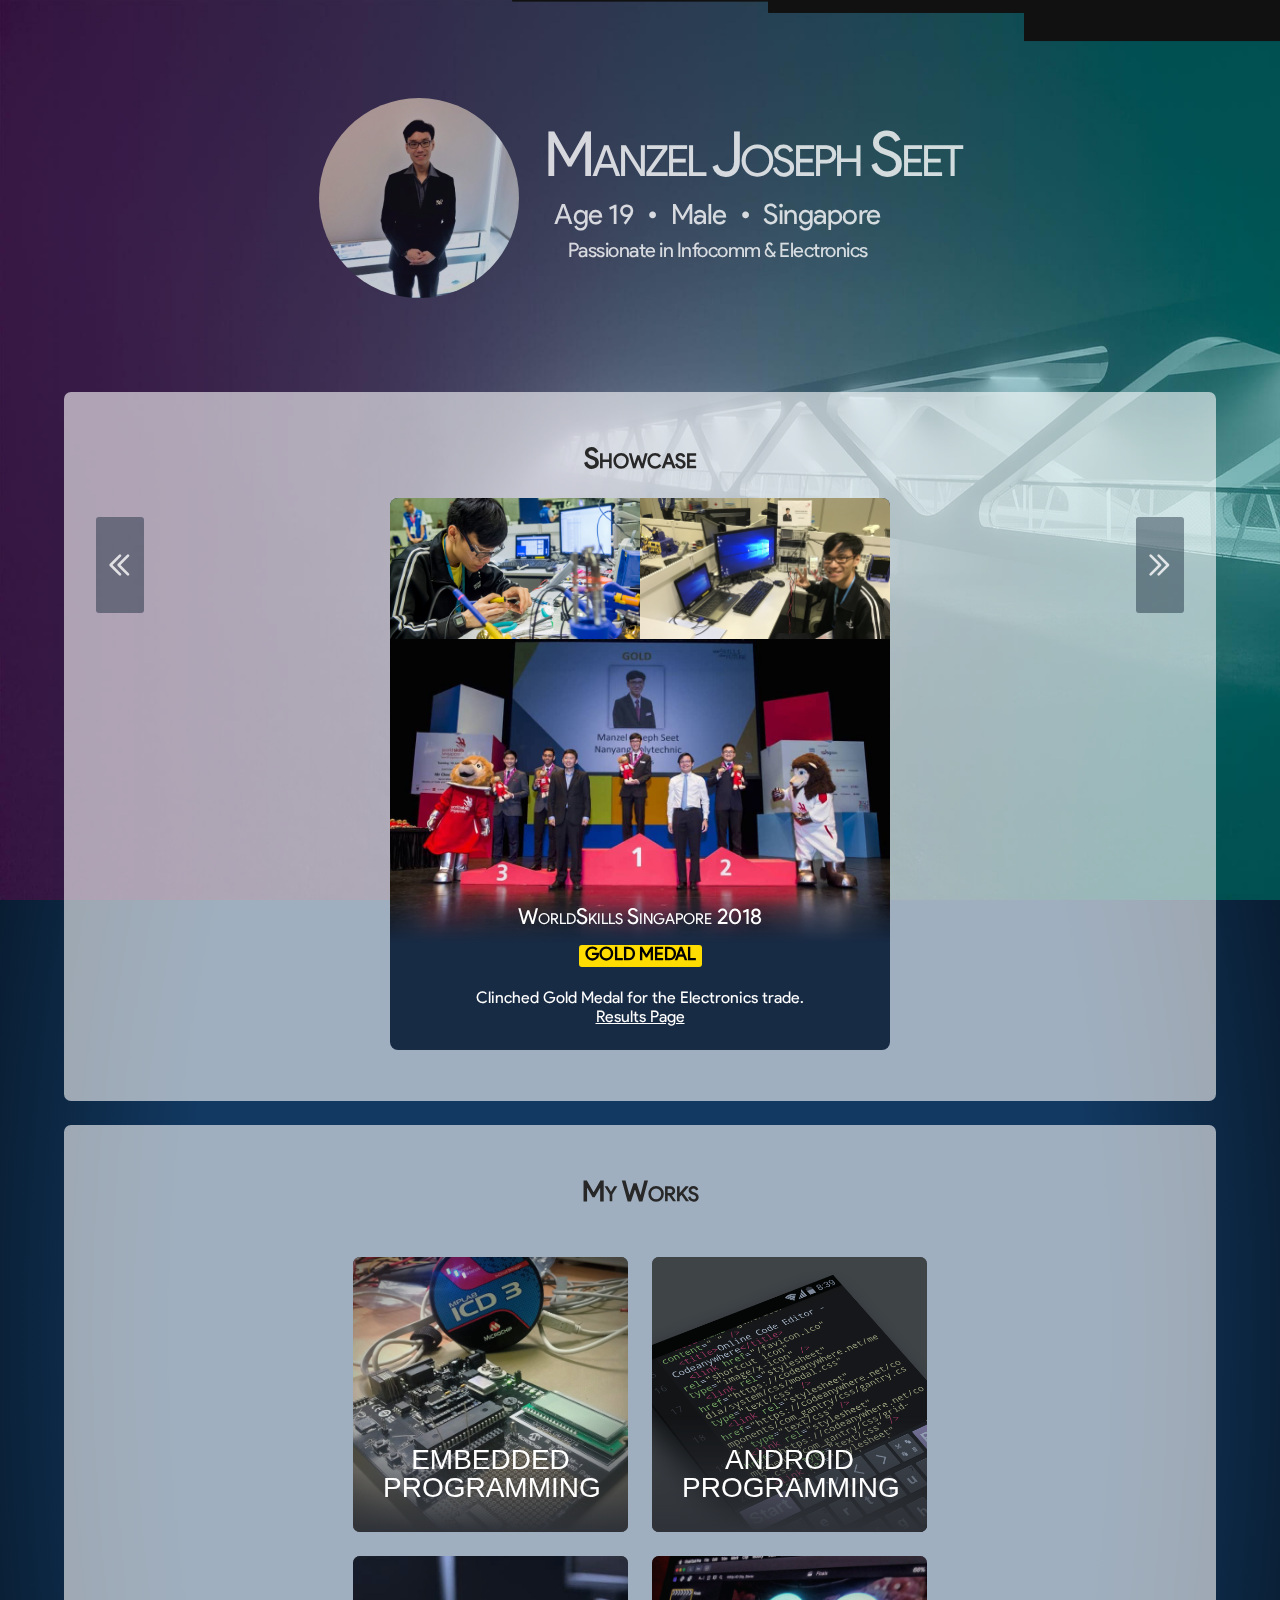
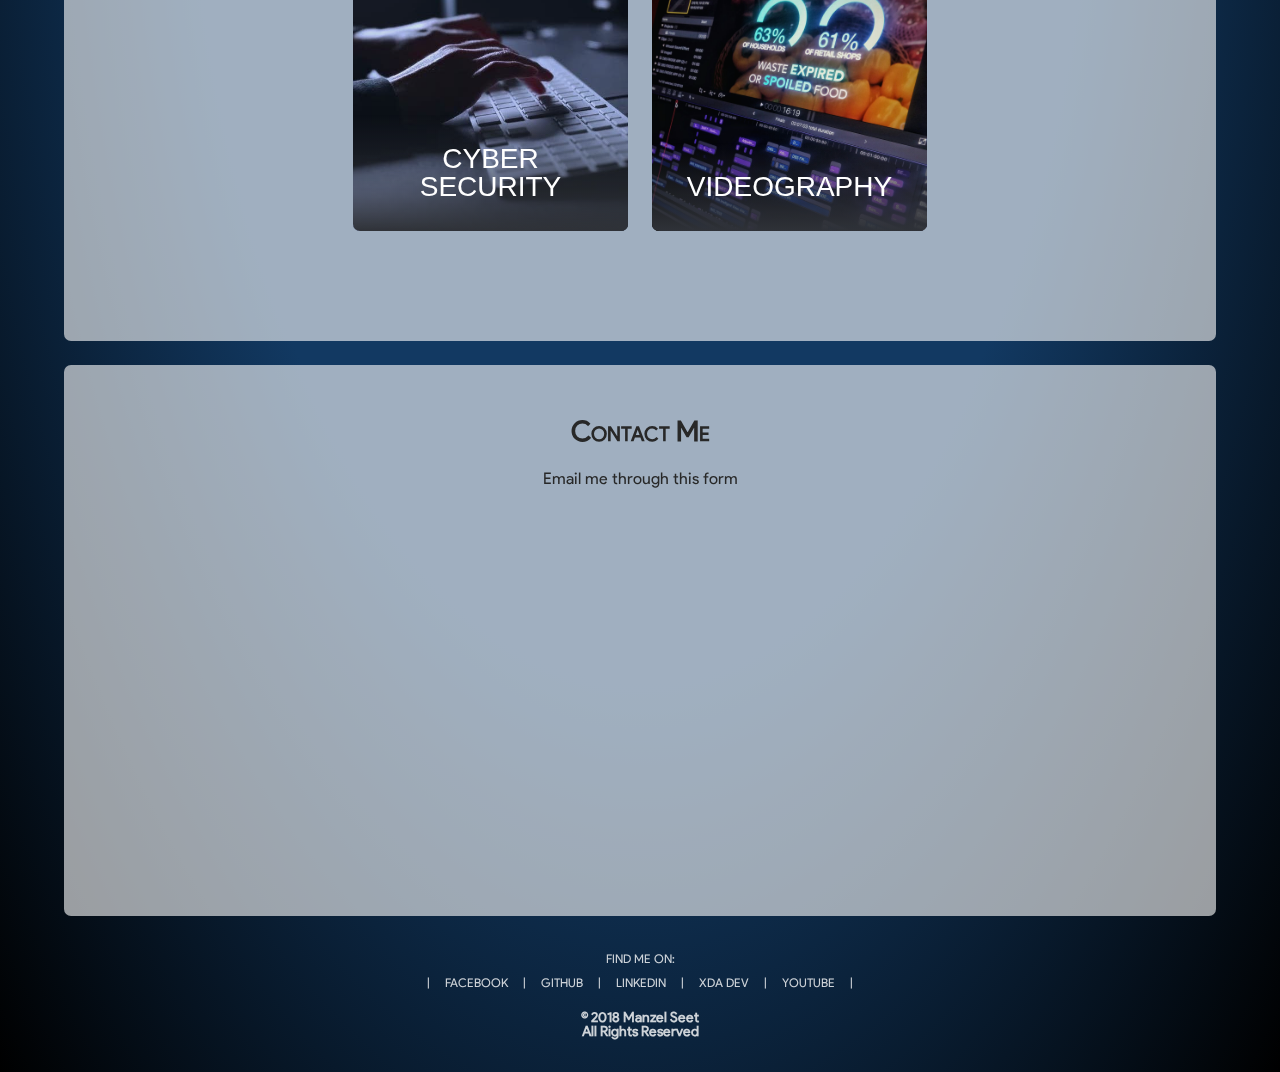
==== commit 5cae06c1: "Cross browser safe method for redirecting to homepage" ====
--- a/index.html
+++ b/index.html
@@ -27,7 +27,7 @@
 <body>
 	<div class="bg_img"></div>
 
-	<header onclick="location.href='index.html';">
+	<header onclick="window.location.href='/';">
 		<div class="parallex_layout">
 			<img class="parallex_img" src="res/header.jpg">
 			<p class="parallex_title"> 
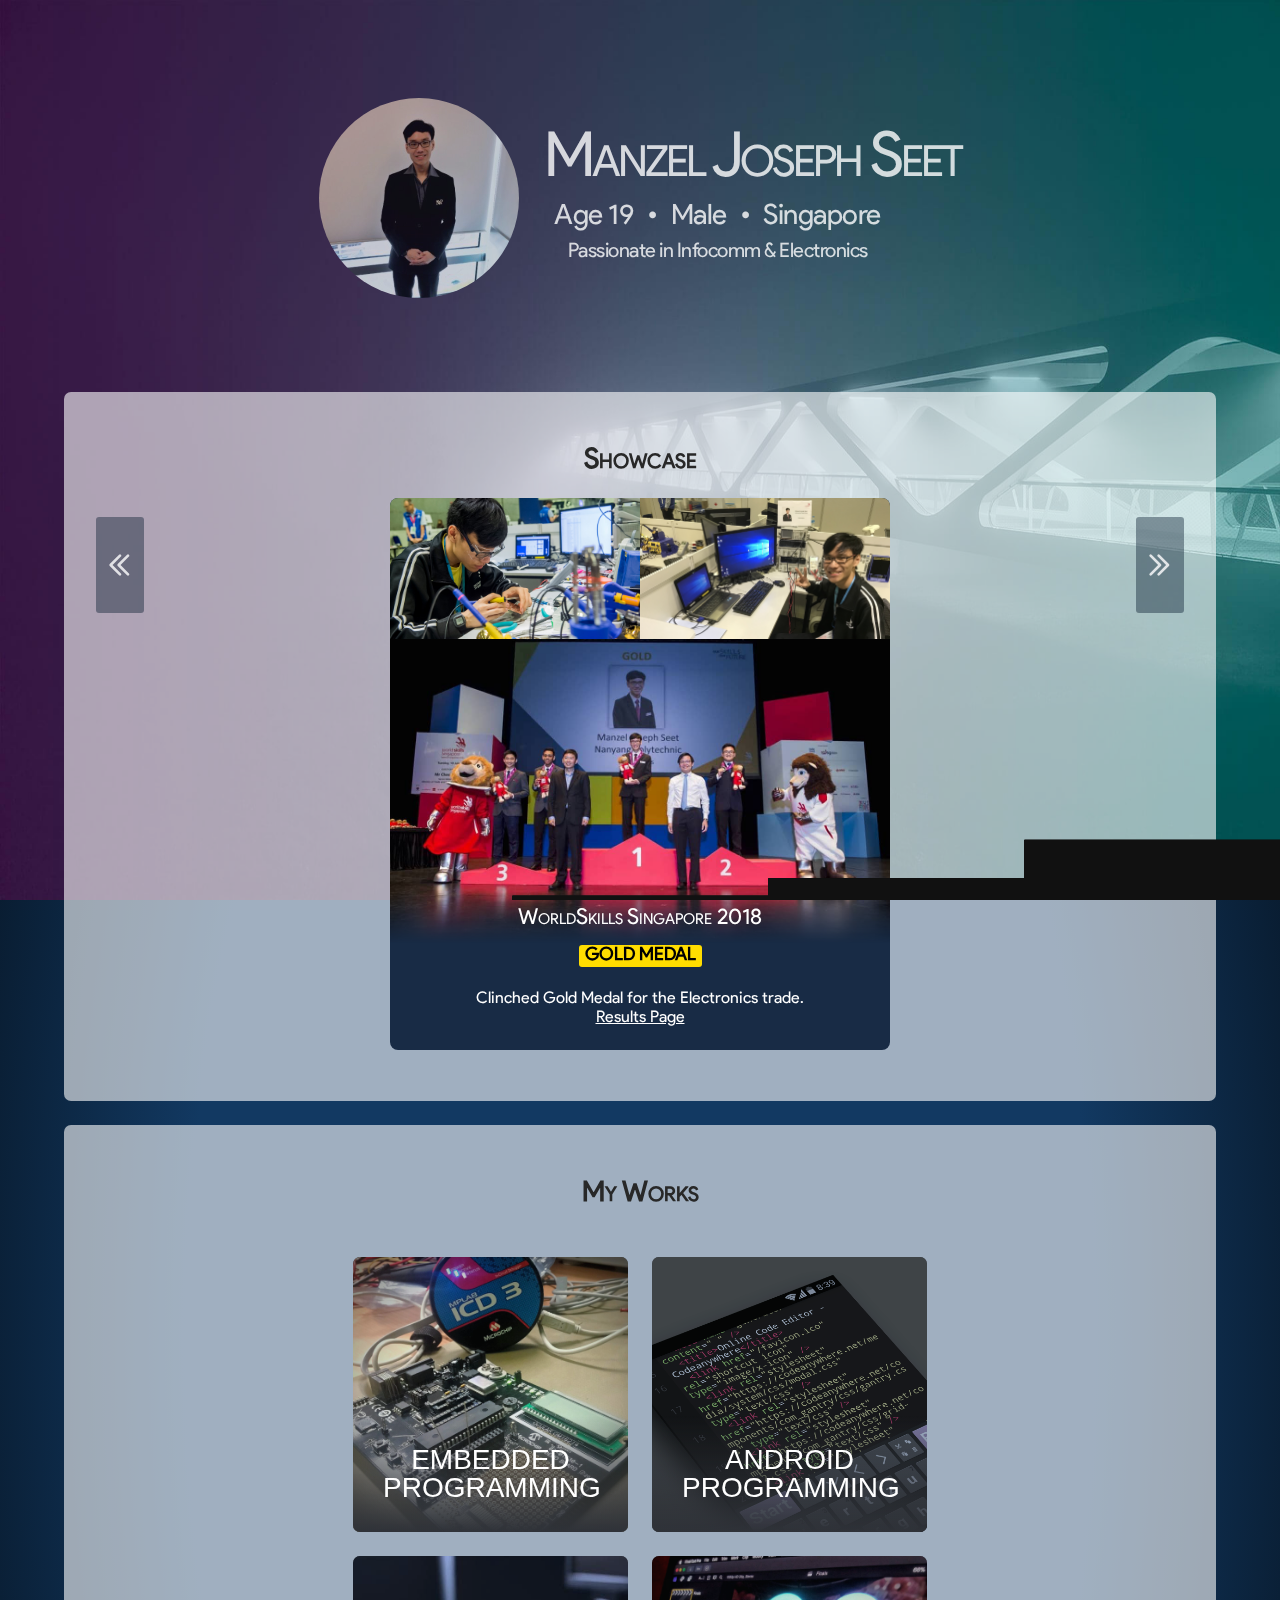
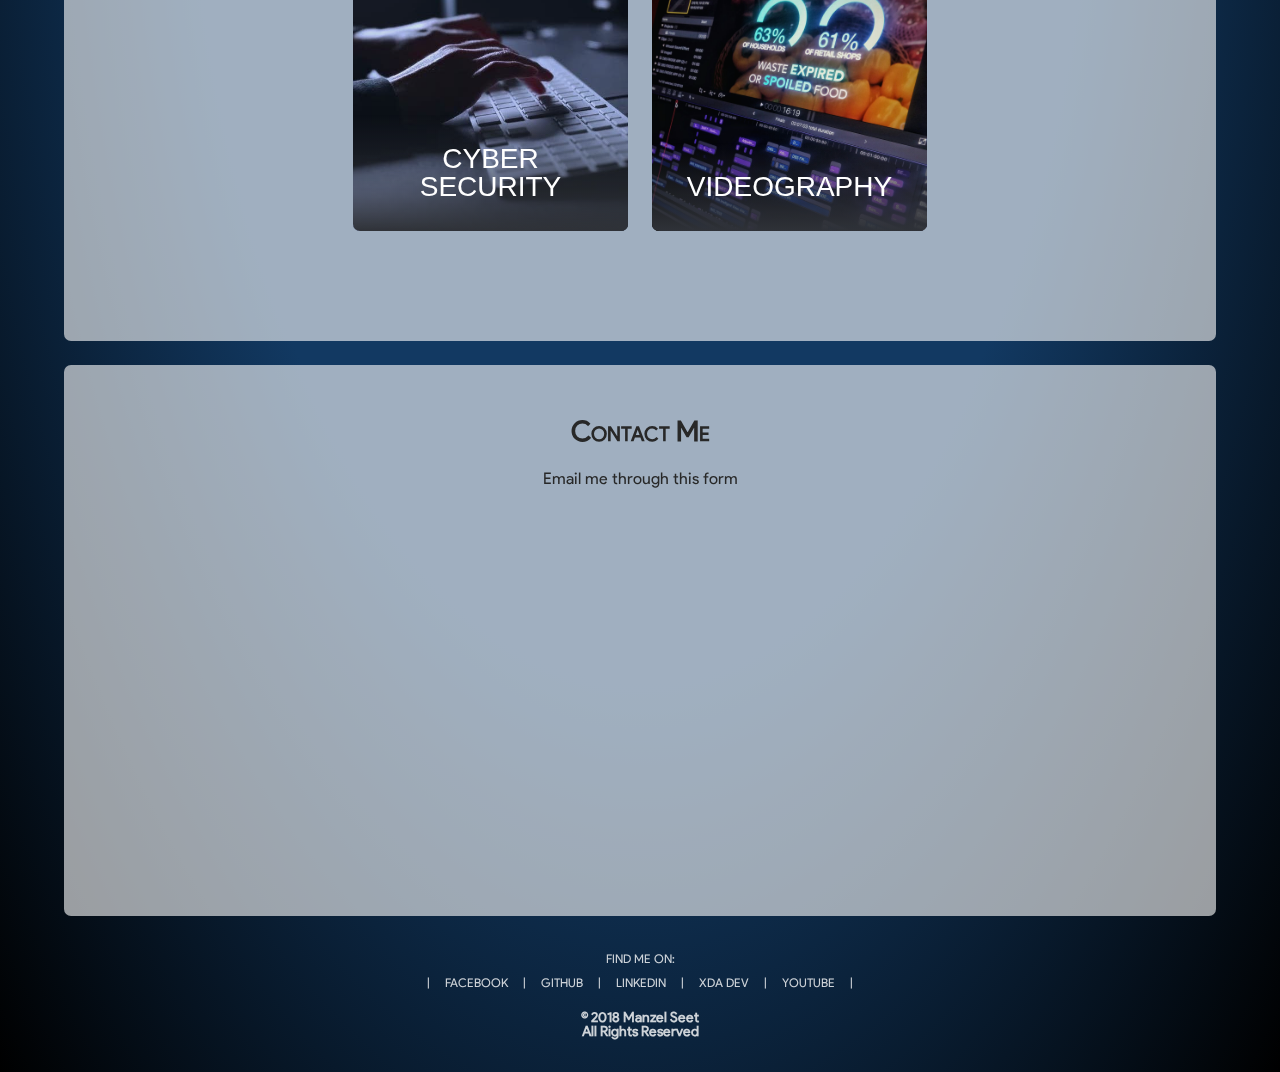
==== commit 694c92b1: "HTTPS URL for Contact Me iframe" ====
--- a/index.html
+++ b/index.html
@@ -249,7 +249,7 @@
 		</p>
 		<center>
 			<iframe class="email_frame" frameborder="0" scrolling="no" 
-		        src="http://contact.manzelseet.com"></iframe>
+		        src="https://zst123.blogspot.com/p/email-me.html"></iframe>
 		</center>
 	</div>
 
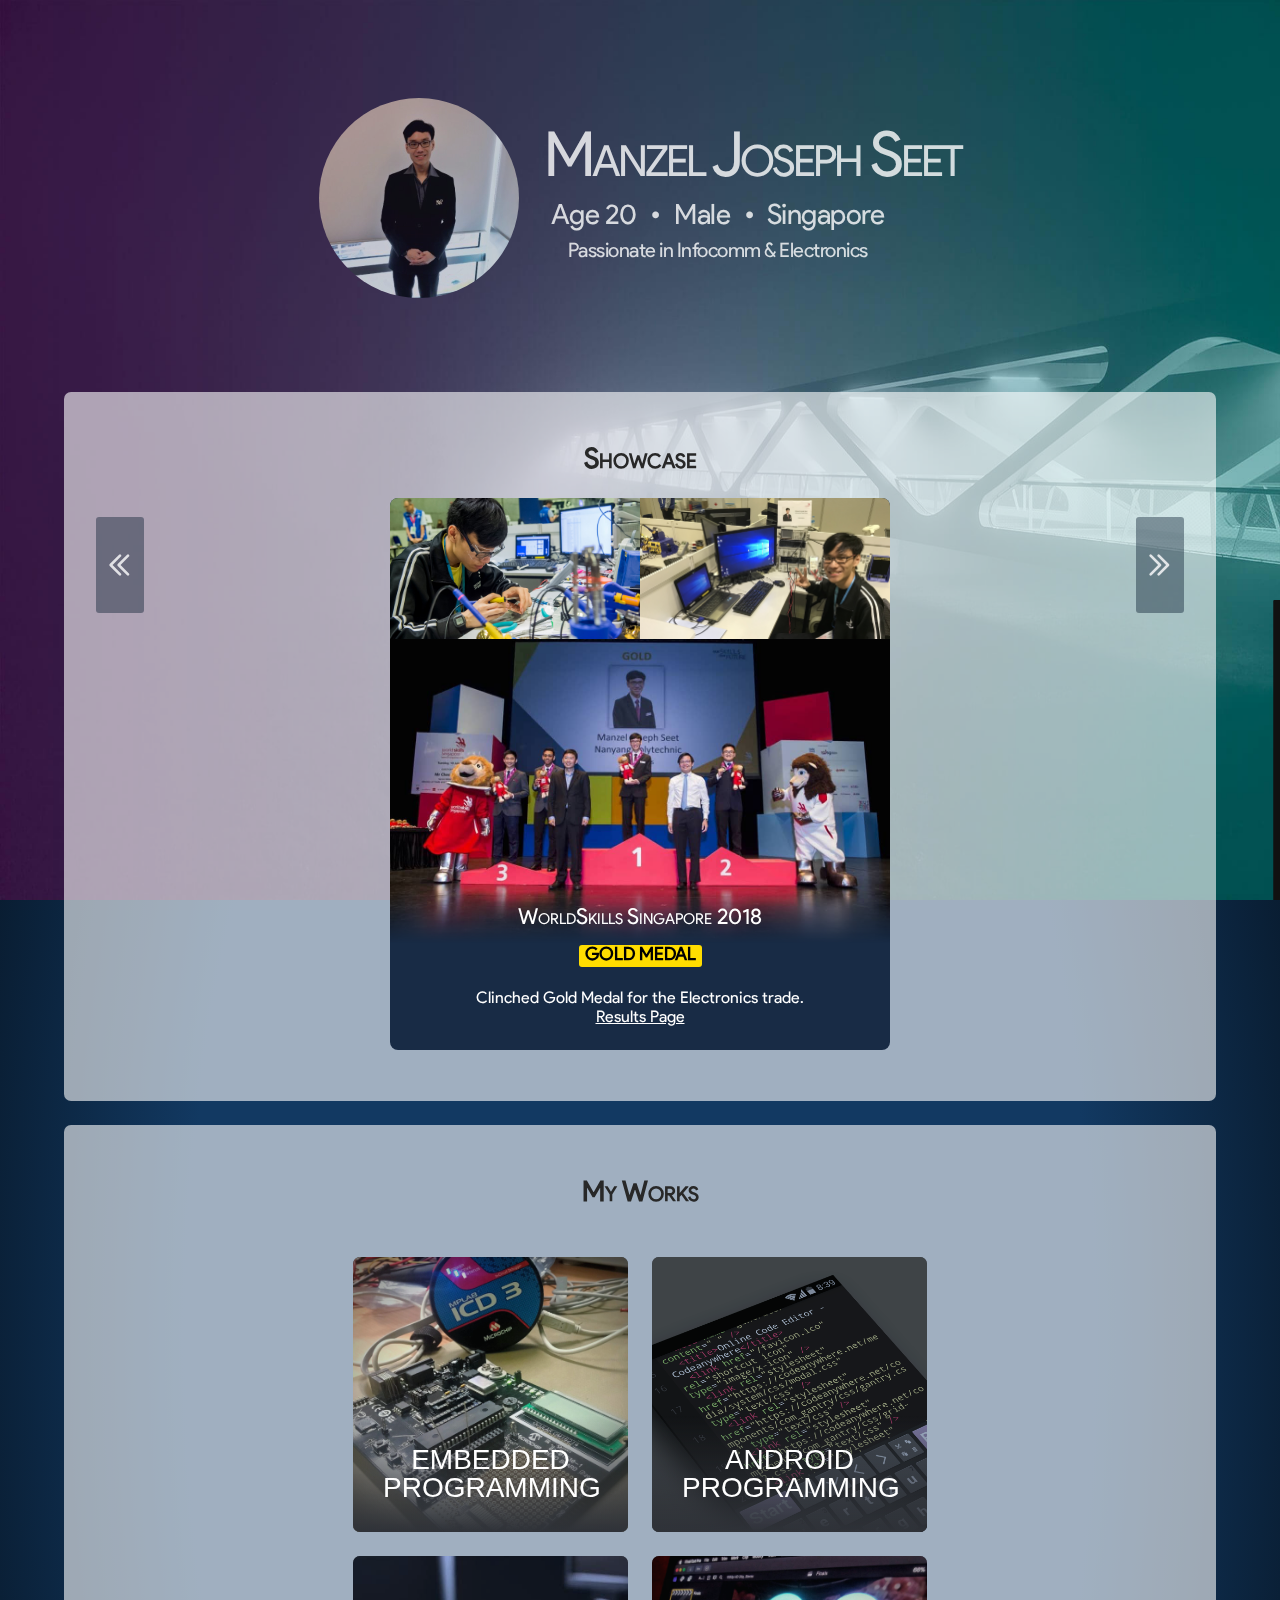
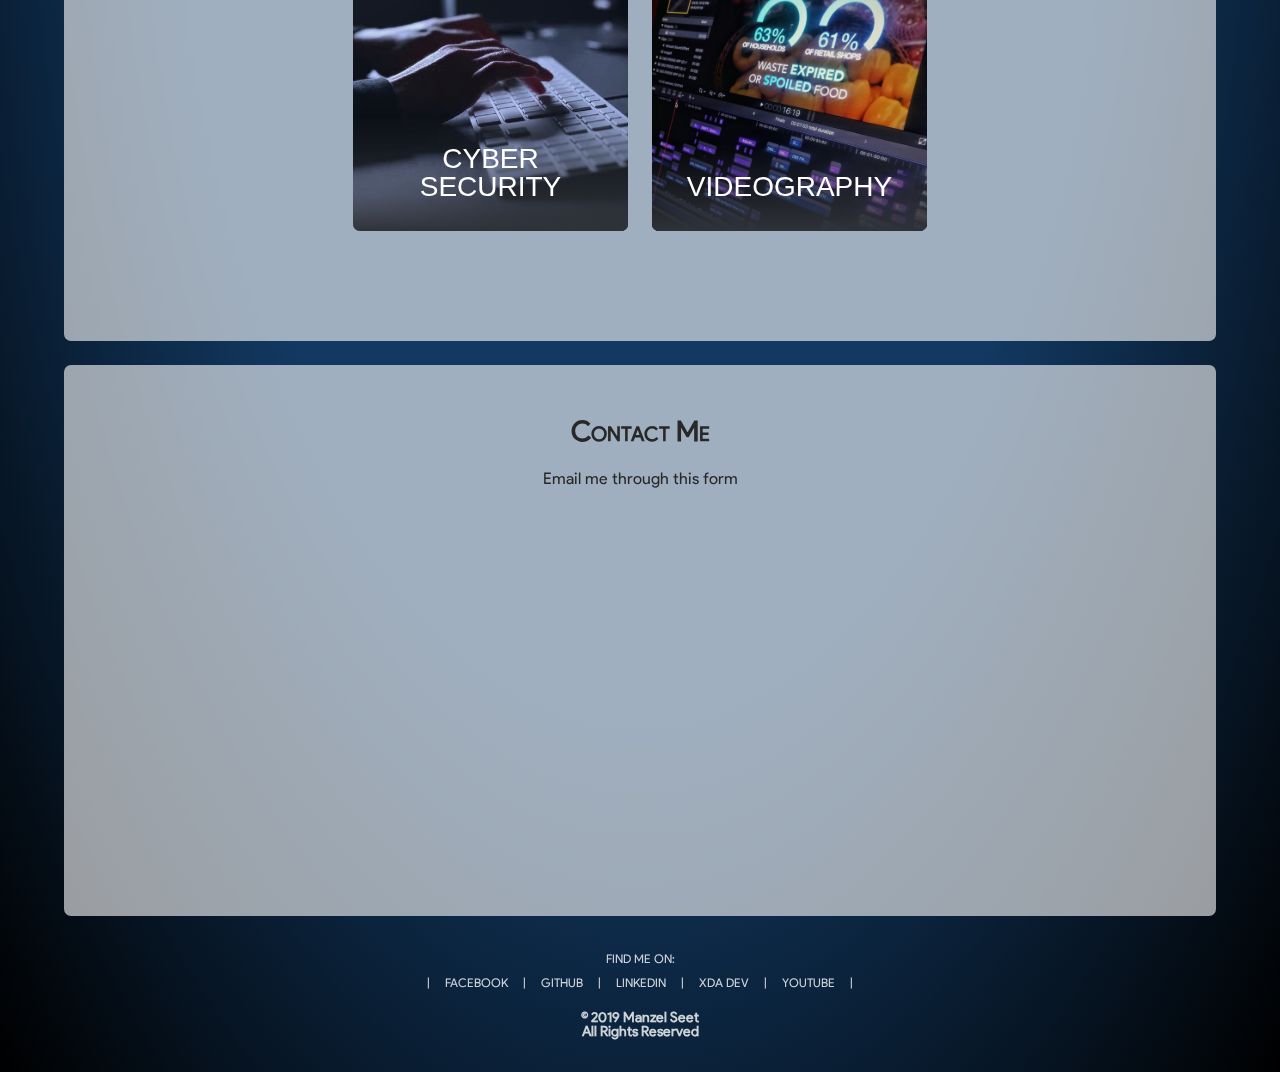
==== commit 8eddd376: "Update Feb 2019" ====
--- a/index.html
+++ b/index.html
@@ -34,7 +34,7 @@
 				Manzel Joseph Seet
 			</p>
 			<p class="parallex_desc">
-				Age 19&ensp;&bull;&ensp;Male&ensp;&bull;&ensp;Singapore <br>
+				Age 20&ensp;&bull;&ensp;Male&ensp;&bull;&ensp;Singapore <br>
 				<span>
 					Passionate in Infocomm &amp; Electronics
 				</span>
@@ -89,7 +89,7 @@
 						<p>
 							<a href="https://www.straitstimes.com/singapore/3-student-teams-win-govtech-awards-for-creative-use-of-open-data">Straits Times Article</a>
 							&emsp; | &emsp;
-							<a href="https://www.tech.gov.sg/TechNews/Upclose/2017/11/Behind-the-scenes-of-the-National-Data-Viz-Video-Challenge">GovTech Article</a>
+							<a href="https://www.tech.gov.sg/media/technews/behind-the-scenes-of-the-national-data-viz-video-challenge">GovTech Article</a>
 							&emsp; | &emsp;
 							<a href="http://www.nyp.edu.sg/schools/seg/achievements-and-awards/2017/national-data-viz-video-challenge.html">NYP SEG Article</a>
 						</p>
@@ -276,7 +276,7 @@
 
 			&emsp;|&emsp;
 		</p>
-		<h5> &copy; 2018 Manzel Seet <br> All Rights Reserved </h5>
+		<h5> &copy; 2019 Manzel Seet <br> All Rights Reserved </h5>
 	</footer>
 
 </body>
--- a/css/style.css
+++ b/css/style.css
@@ -214,7 +214,7 @@
 
 div.slideshow .frame {
 	width: 500px;
-	max-width: 100%;
+	max-width: 99.8%;
 	background: #222;
 	padding: 0px;
 	/* https://stackoverflow.com/questions/11036405/css3-border-on-a-border-radius-div */
@@ -249,6 +249,7 @@
 div.slideshow .holder .frame .caption {
 	padding: 16px 8px;
 }
+
 
 /* Title */
 div.slideshow h1 {
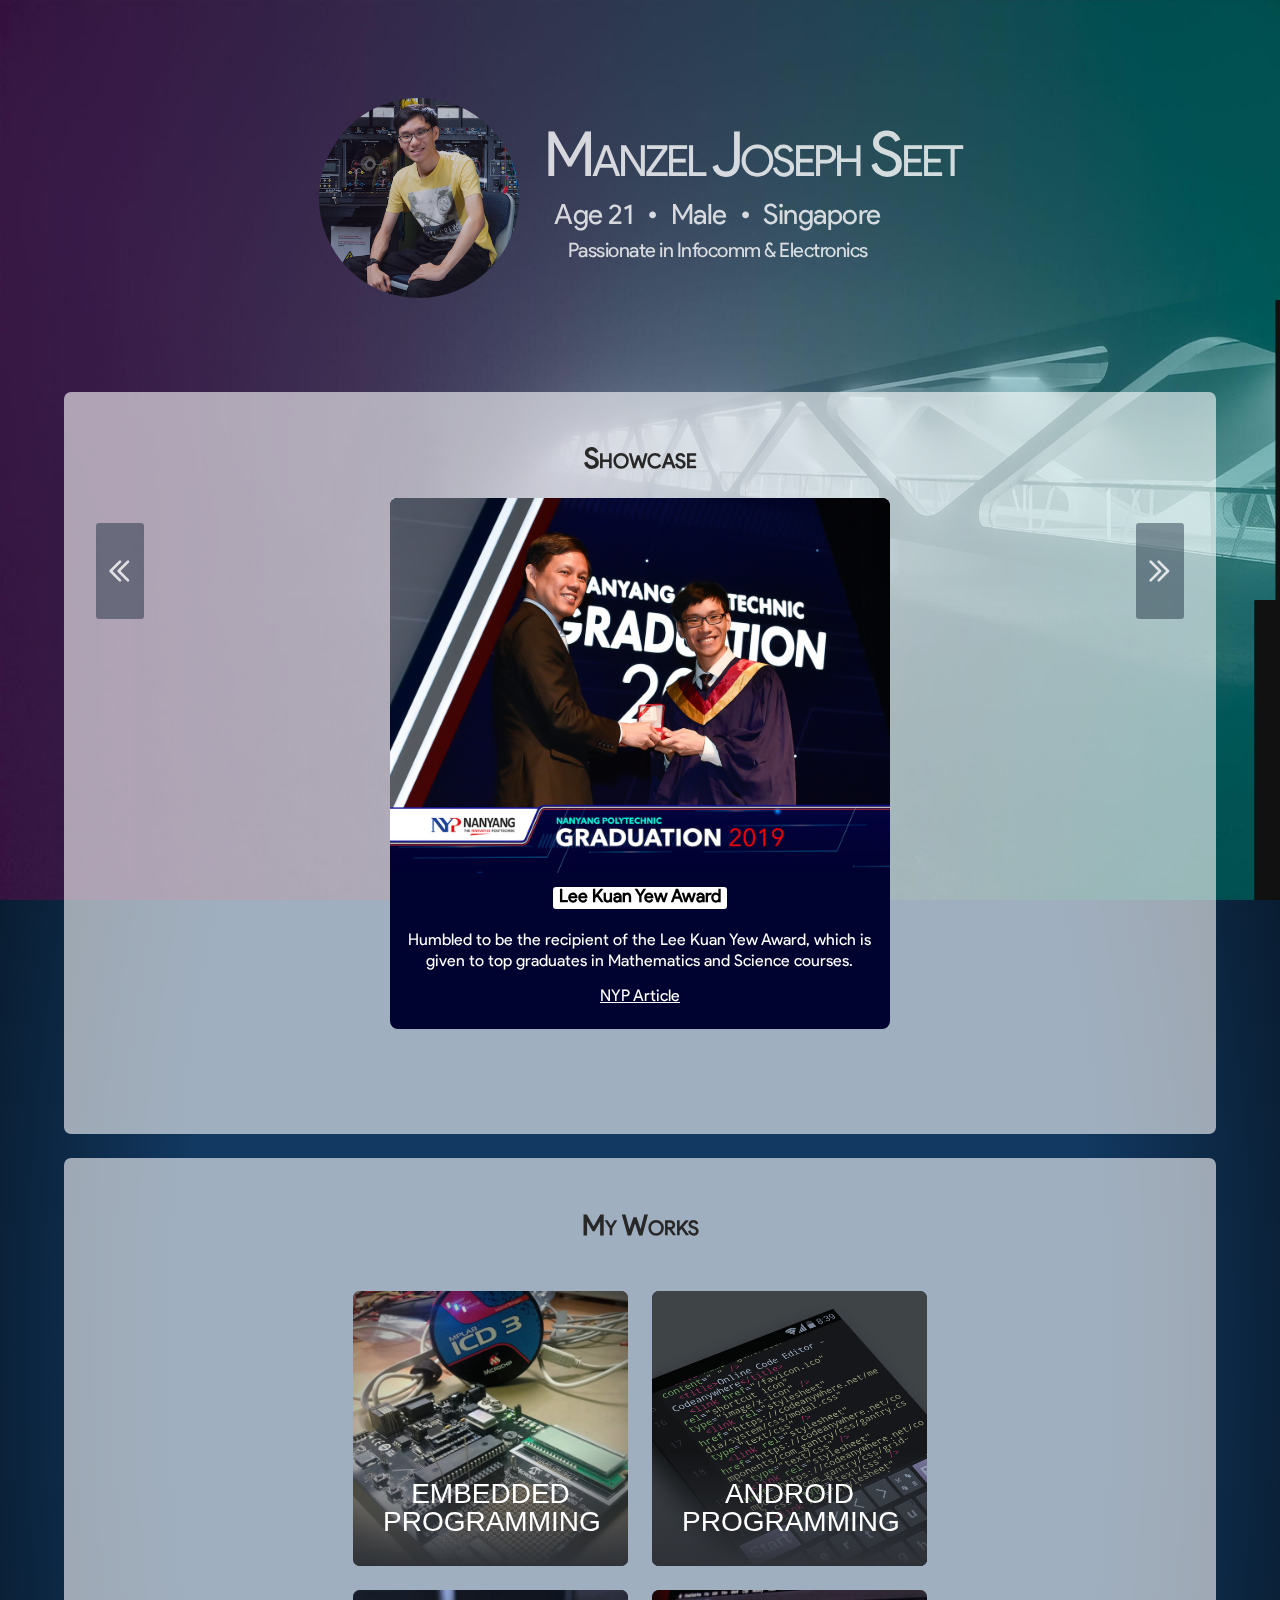
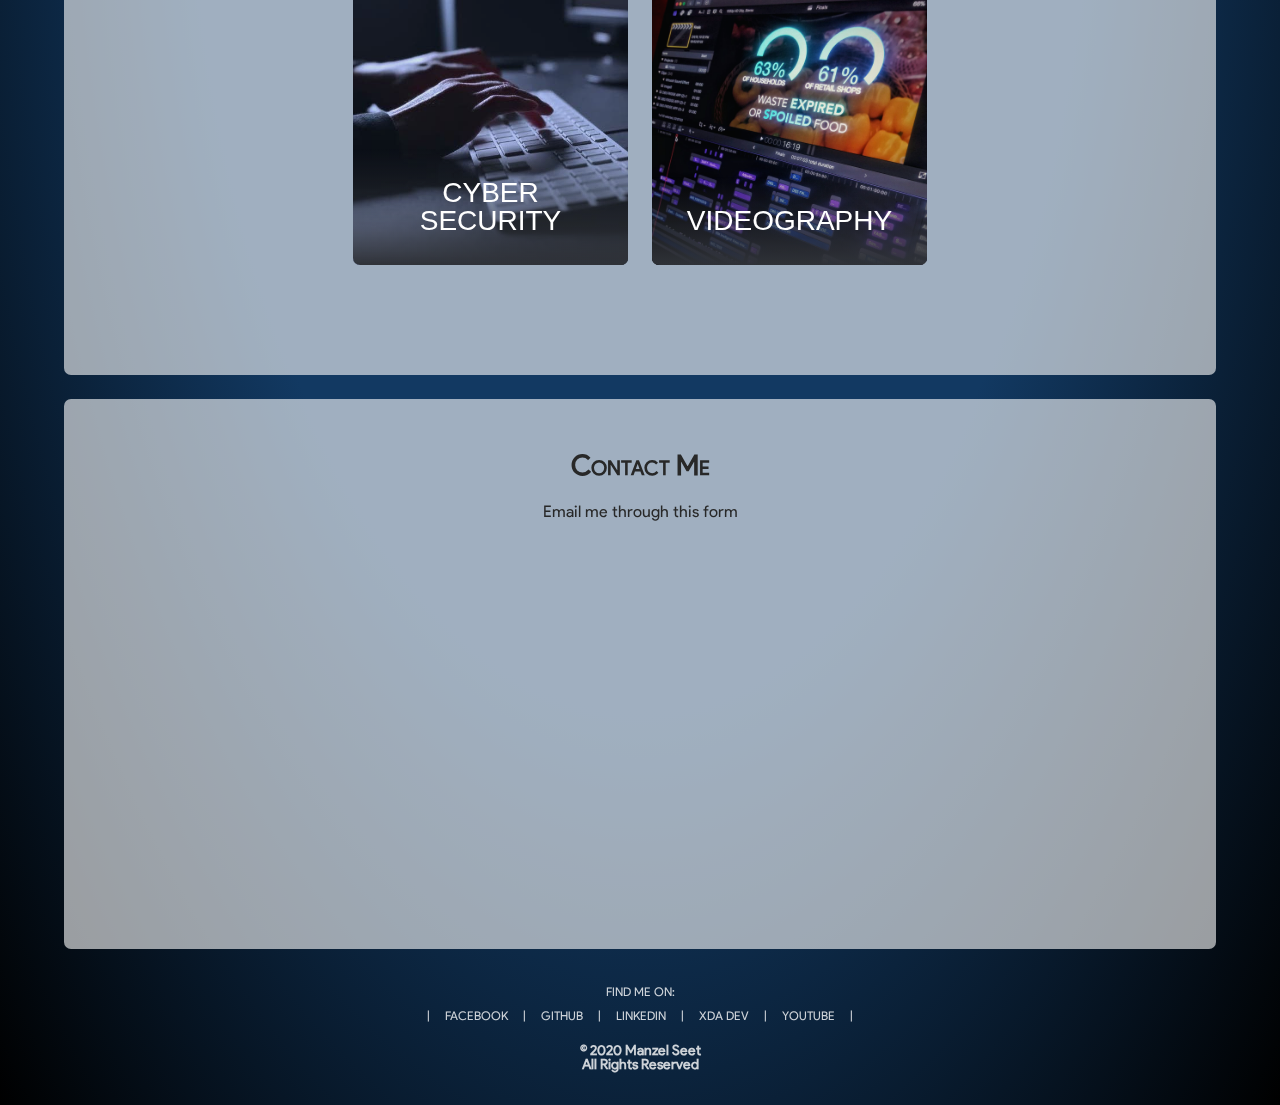
==== commit a7fb19bc: "Updated latest achievements and removed unused resources" ====
--- a/index.html
+++ b/index.html
@@ -34,7 +34,7 @@
 				Manzel Joseph Seet
 			</p>
 			<p class="parallex_desc">
-				Age 20&ensp;&bull;&ensp;Male&ensp;&bull;&ensp;Singapore <br>
+				Age 21&ensp;&bull;&ensp;Male&ensp;&bull;&ensp;Singapore <br>
 				<span>
 					Passionate in Infocomm &amp; Electronics
 				</span>
@@ -57,6 +57,40 @@
 			</button>
 
 			<div class="holder">
+
+				<!-- Slide 1 -->
+				<div class="frame" style="background: #00032F;">
+					<img src="res/showcase/grad2019-b.jpg"/>
+					<div class="caption">
+						<h2> <span class="highlight" style="background: #fff;">Lee Kuan Yew Award</span> </h2>
+						<p>
+							Humbled to be the recipient of the Lee Kuan Yew Award, which is given to top graduates in Mathematics and Science courses.
+						</p>
+						<p>
+							<a href="https://www.nyp.edu.sg/student-life/because-we-can-stories/the-one-with-the-laser-focus.html?fbclid=IwAR3IQPlp6c0_J0UGsi83465SKS_DSM4oW6c3OrqqiPuElzg_qnj7w7NEgS0">NYP Article</a>
+						</p>
+					</div>
+				</div>
+
+				<!-- Slide 1 -->
+				<div class="frame" style="background: #182b45;">
+					<div class="sidebyside">
+						<img src="res/showcase/wsc2019-c.jpg"/>
+						<img src="res/showcase/wsc2019-b.jpg"/>
+					</div>
+					<img src="res/showcase/wsc2019-a.jpg"/>
+					<div class="caption" style="">
+						<h1>
+							WorldSkills Kazan 2019 <br>
+						</h1>
+						<h2> <span class="highlight" style="background: #ffdd00;">MEDALLION OF EXCELLENCE</span> </h2>
+						<p>
+							Represented Singapore for the Electronics trade<br> at the international WorldSkills competition.<br>
+						</p>
+					</div>
+
+				</div>
+
 				<!-- Slide 1 -->
 				<div class="frame" style="background: #182b45;">
 					<div class="sidebyside">
@@ -70,7 +104,7 @@
 						</h1>
 						<h2> <span class="highlight" style="background: #ffdd00;">GOLD MEDAL</span> </h2>
 						<p>
-							Clinched Gold Medal for the Electronics trade. <br>
+							Clinched the national Gold Medal for the Electronics trade. <br>
 							<a href="https://www.worldskills.sg/skills-champions/champions-of-worldskills-singapore/worldskills-singapore-2018/">Results Page</a>
 						</p>
 					</div>
@@ -96,17 +130,6 @@
 					</div>
 				</div>
 
-				<!-- Slide 3 -->
-				<div class="frame">
-					<img src="res/showcase/nyp_scholarship.jpg"/>
-					<div class="caption" style="background: linear-gradient(#1b5252, #101835);">
-						<h1> Nyp Scholarship </h1>
-						<h2> <span class="highlight">2016 - 2019</span> </h2>
-						<p>
-							Awarded the NYP Scholarship for my outstanding 'O' Level results and active involvement in the NYP Capstone Leadership program.
-						</p>
-					</div>
-				</div>
 			</div>
 
 			<button class="next">
@@ -276,7 +299,7 @@
 
 			&emsp;|&emsp;
 		</p>
-		<h5> &copy; 2019 Manzel Seet <br> All Rights Reserved </h5>
+		<h5> &copy; 2020 Manzel Seet <br> All Rights Reserved </h5>
 	</footer>
 
 </body>
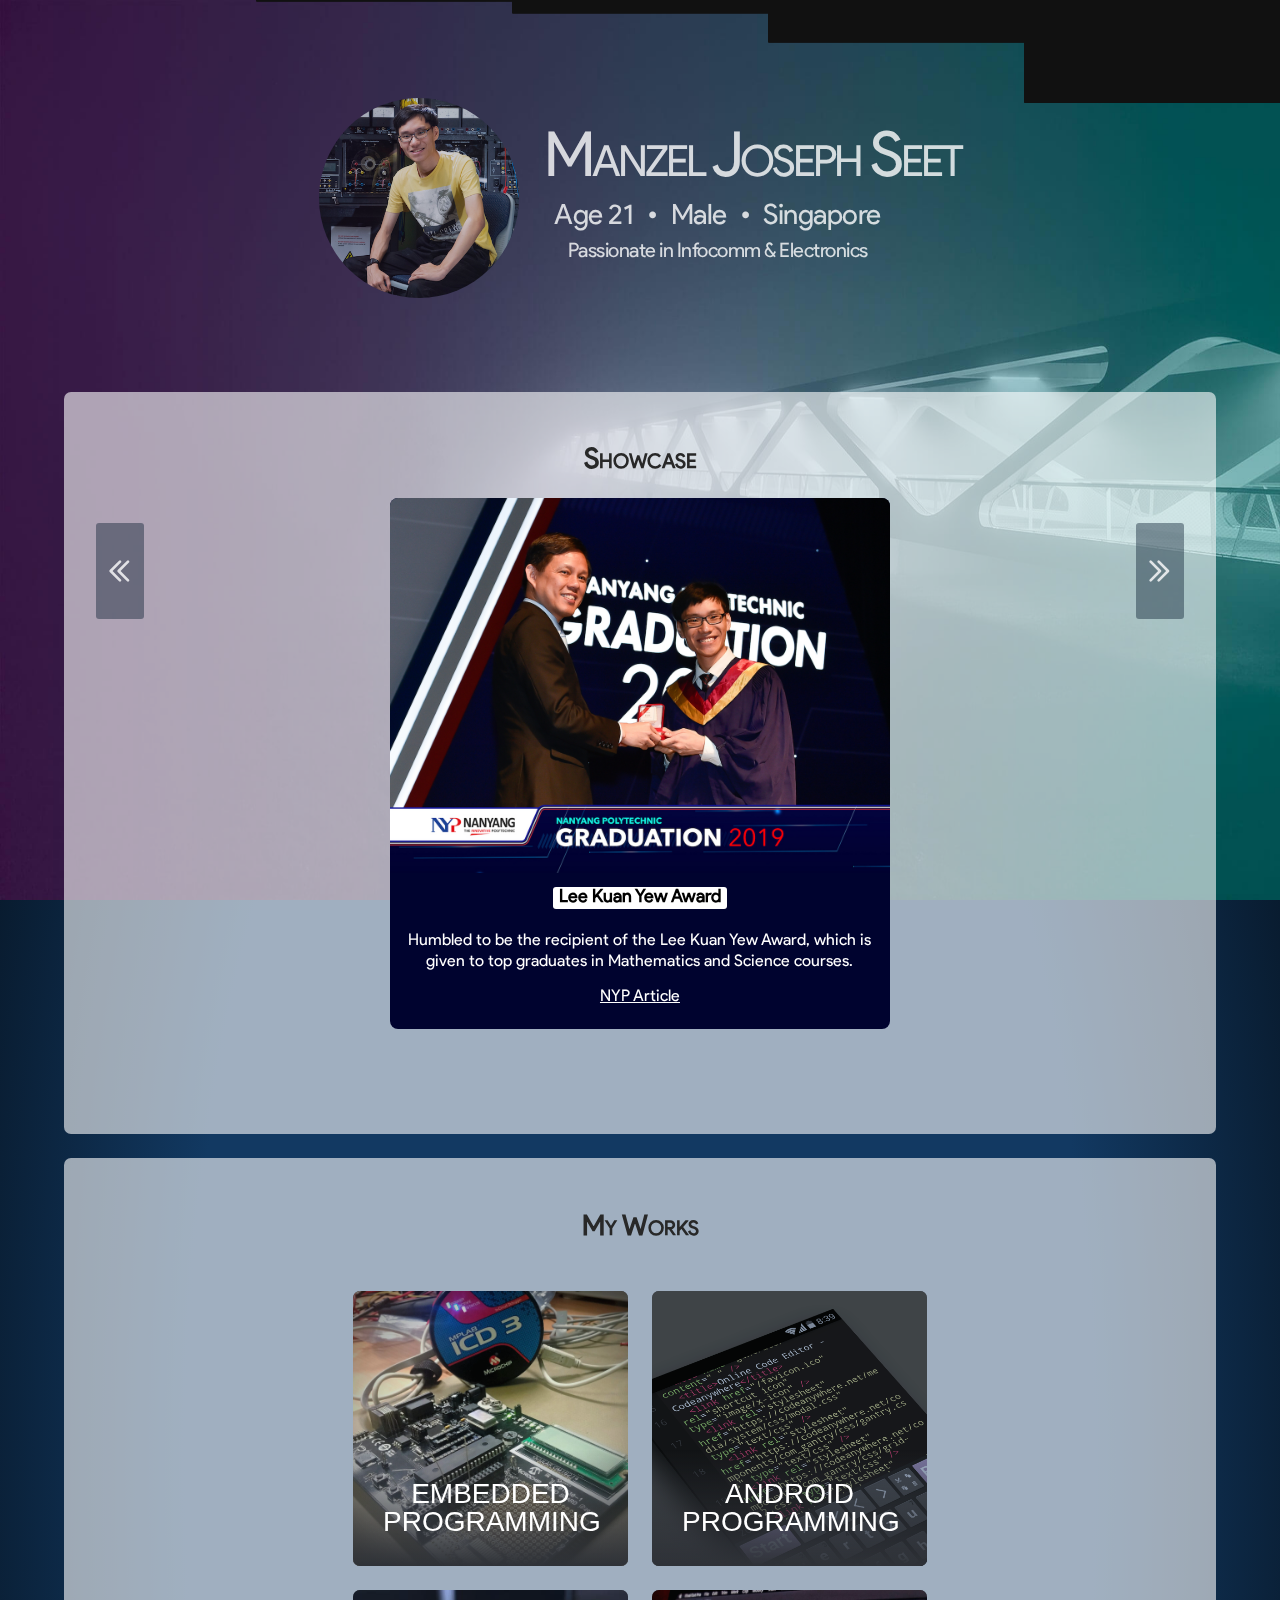
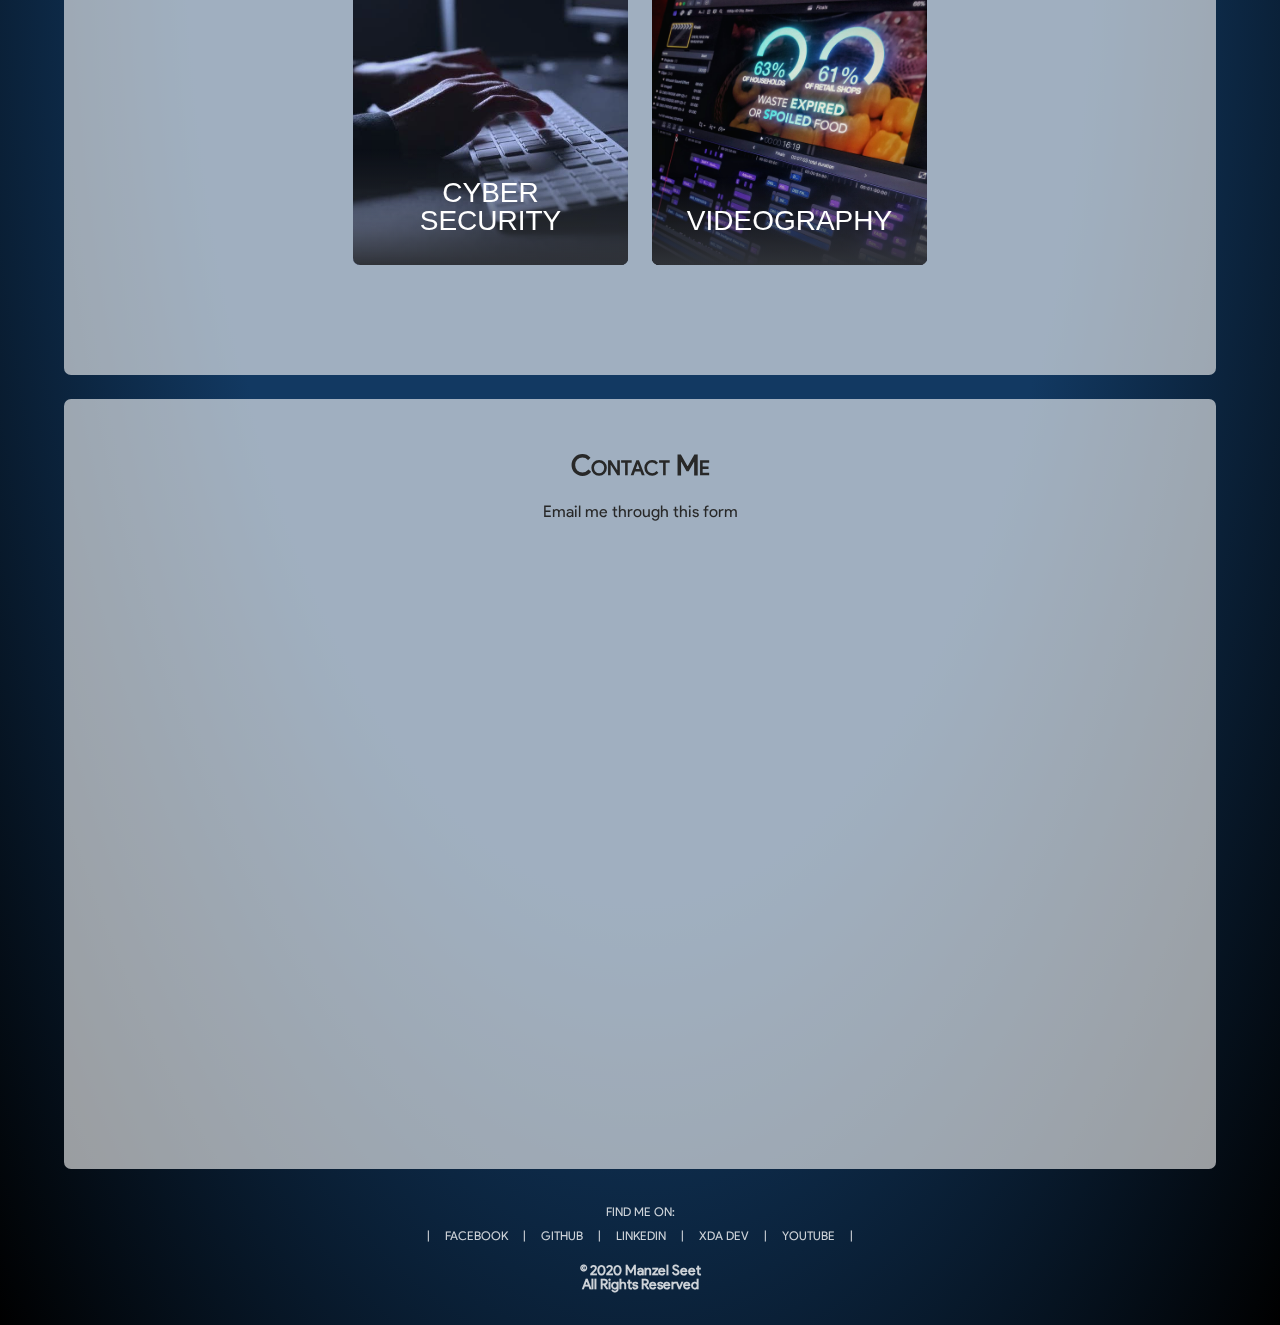
==== commit 15ac3020: "Change contact form service" ====
--- a/index.html
+++ b/index.html
@@ -271,8 +271,8 @@
 			Email me through this form
 		</p>
 		<center>
-			<iframe class="email_frame" frameborder="0" scrolling="no" 
-		        src="https://zst123.blogspot.com/p/email-me.html"></iframe>
+			<iframe class="email_frame" frameborder="0" scrolling="yes" style="opacity:0.8;overflow:scroll;height:600px;border:none;"
+		        src="https://forms.zohopublic.com/virtualoffice18199/form/ContactForm/formperma/z3wdpFjDLIKg99tJ03-a0_073Rpw-PBwm10SLVWHWB8"></iframe>
 		</center>
 	</div>
 
@@ -303,4 +303,4 @@
 	</footer>
 
 </body>
-</html>+</html>
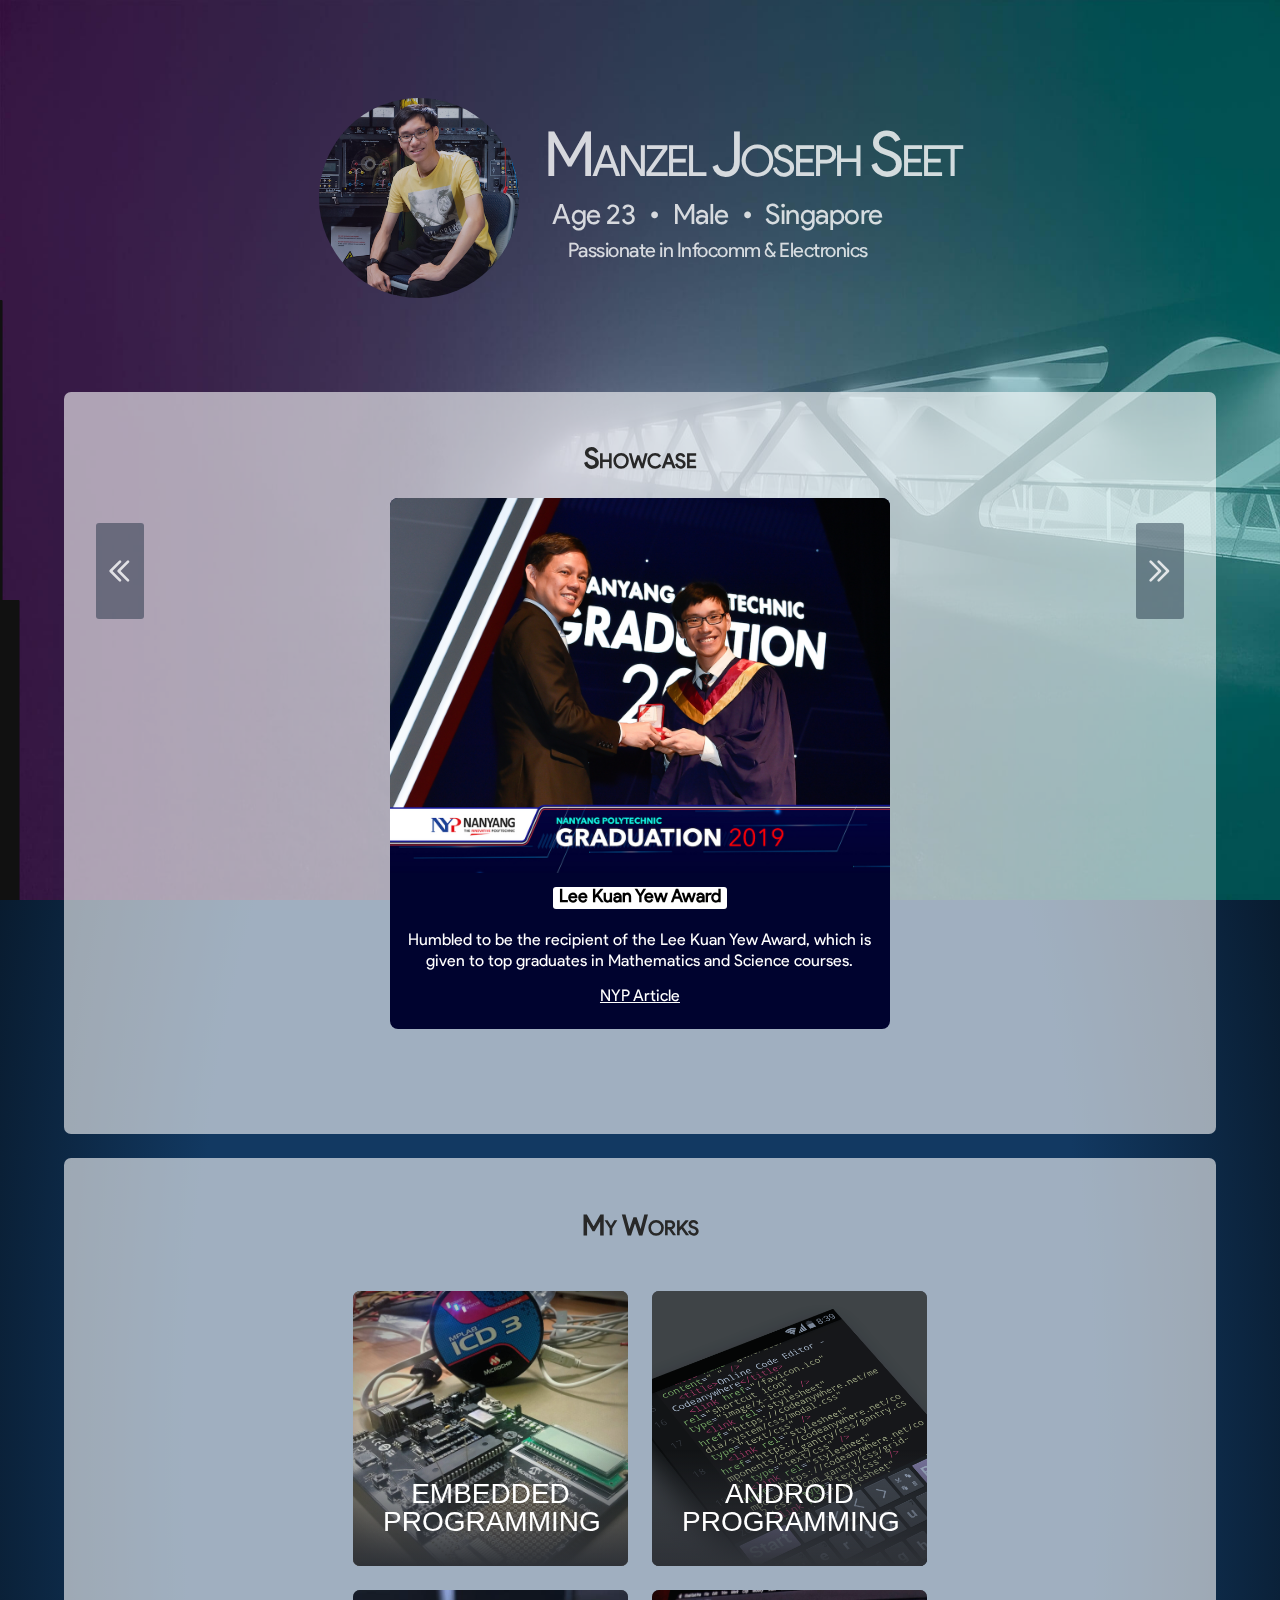
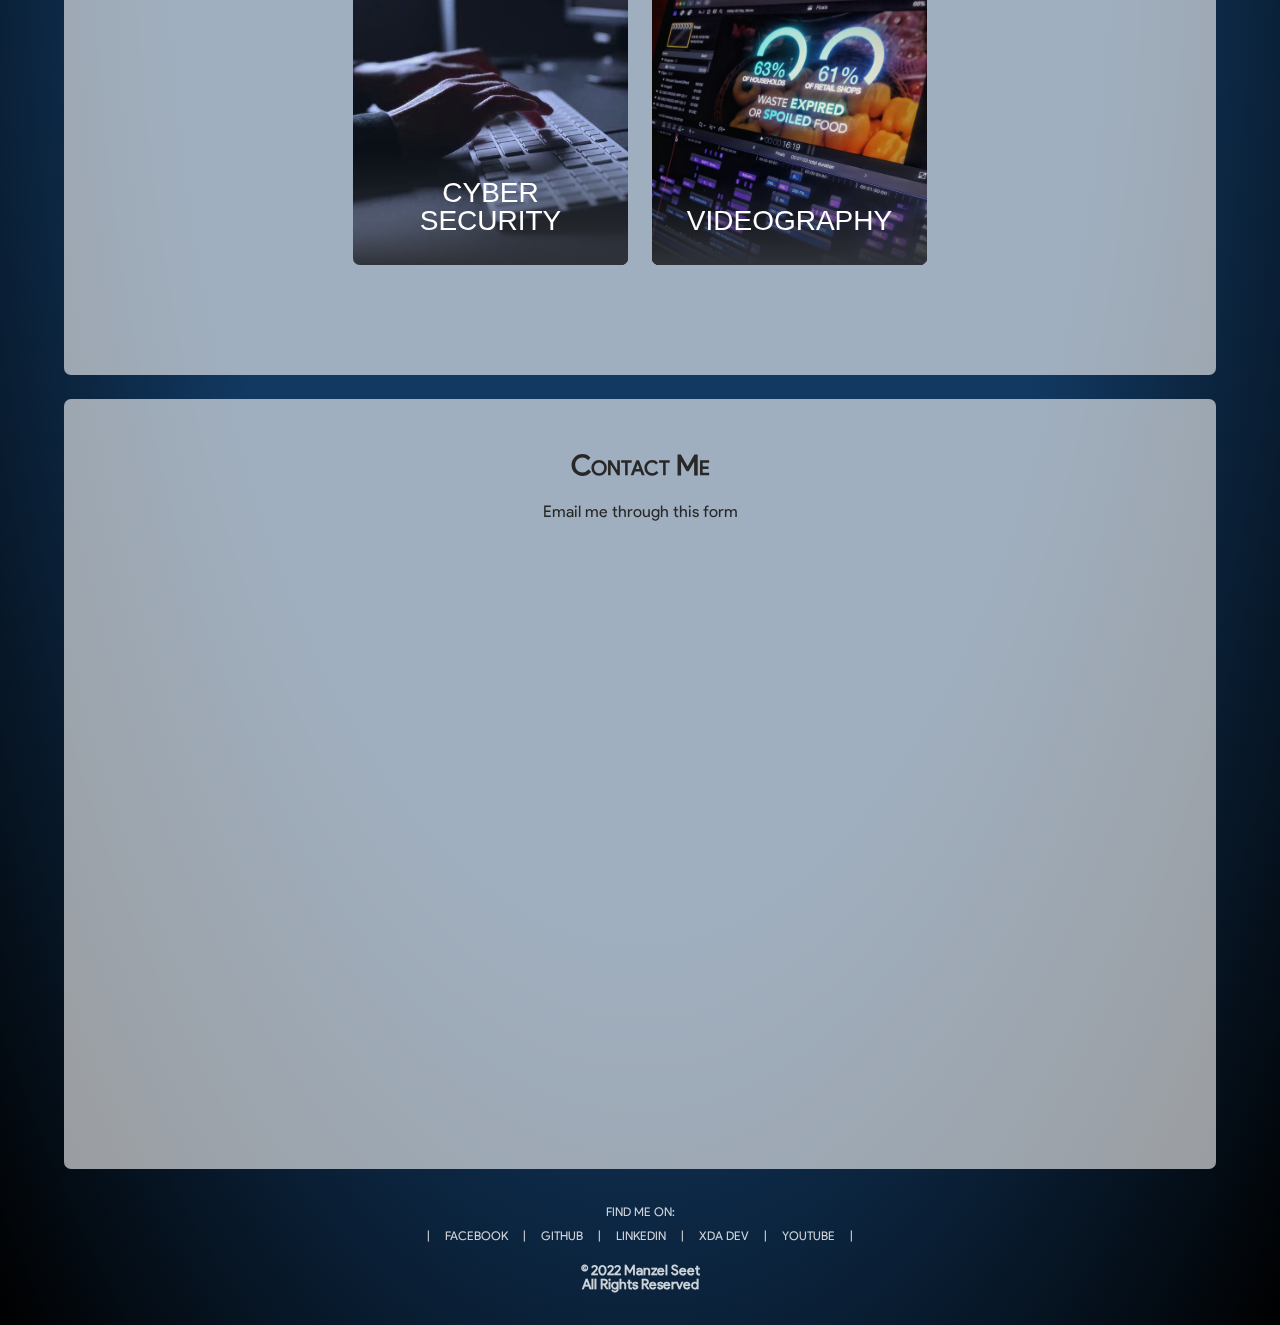
==== commit 5f9b3254: "Update index.html" ====
--- a/index.html
+++ b/index.html
@@ -34,7 +34,7 @@
 				Manzel Joseph Seet
 			</p>
 			<p class="parallex_desc">
-				Age 21&ensp;&bull;&ensp;Male&ensp;&bull;&ensp;Singapore <br>
+				Age 23&ensp;&bull;&ensp;Male&ensp;&bull;&ensp;Singapore <br>
 				<span>
 					Passionate in Infocomm &amp; Electronics
 				</span>
@@ -299,7 +299,7 @@
 
 			&emsp;|&emsp;
 		</p>
-		<h5> &copy; 2020 Manzel Seet <br> All Rights Reserved </h5>
+		<h5> &copy; 2022 Manzel Seet <br> All Rights Reserved </h5>
 	</footer>
 
 </body>
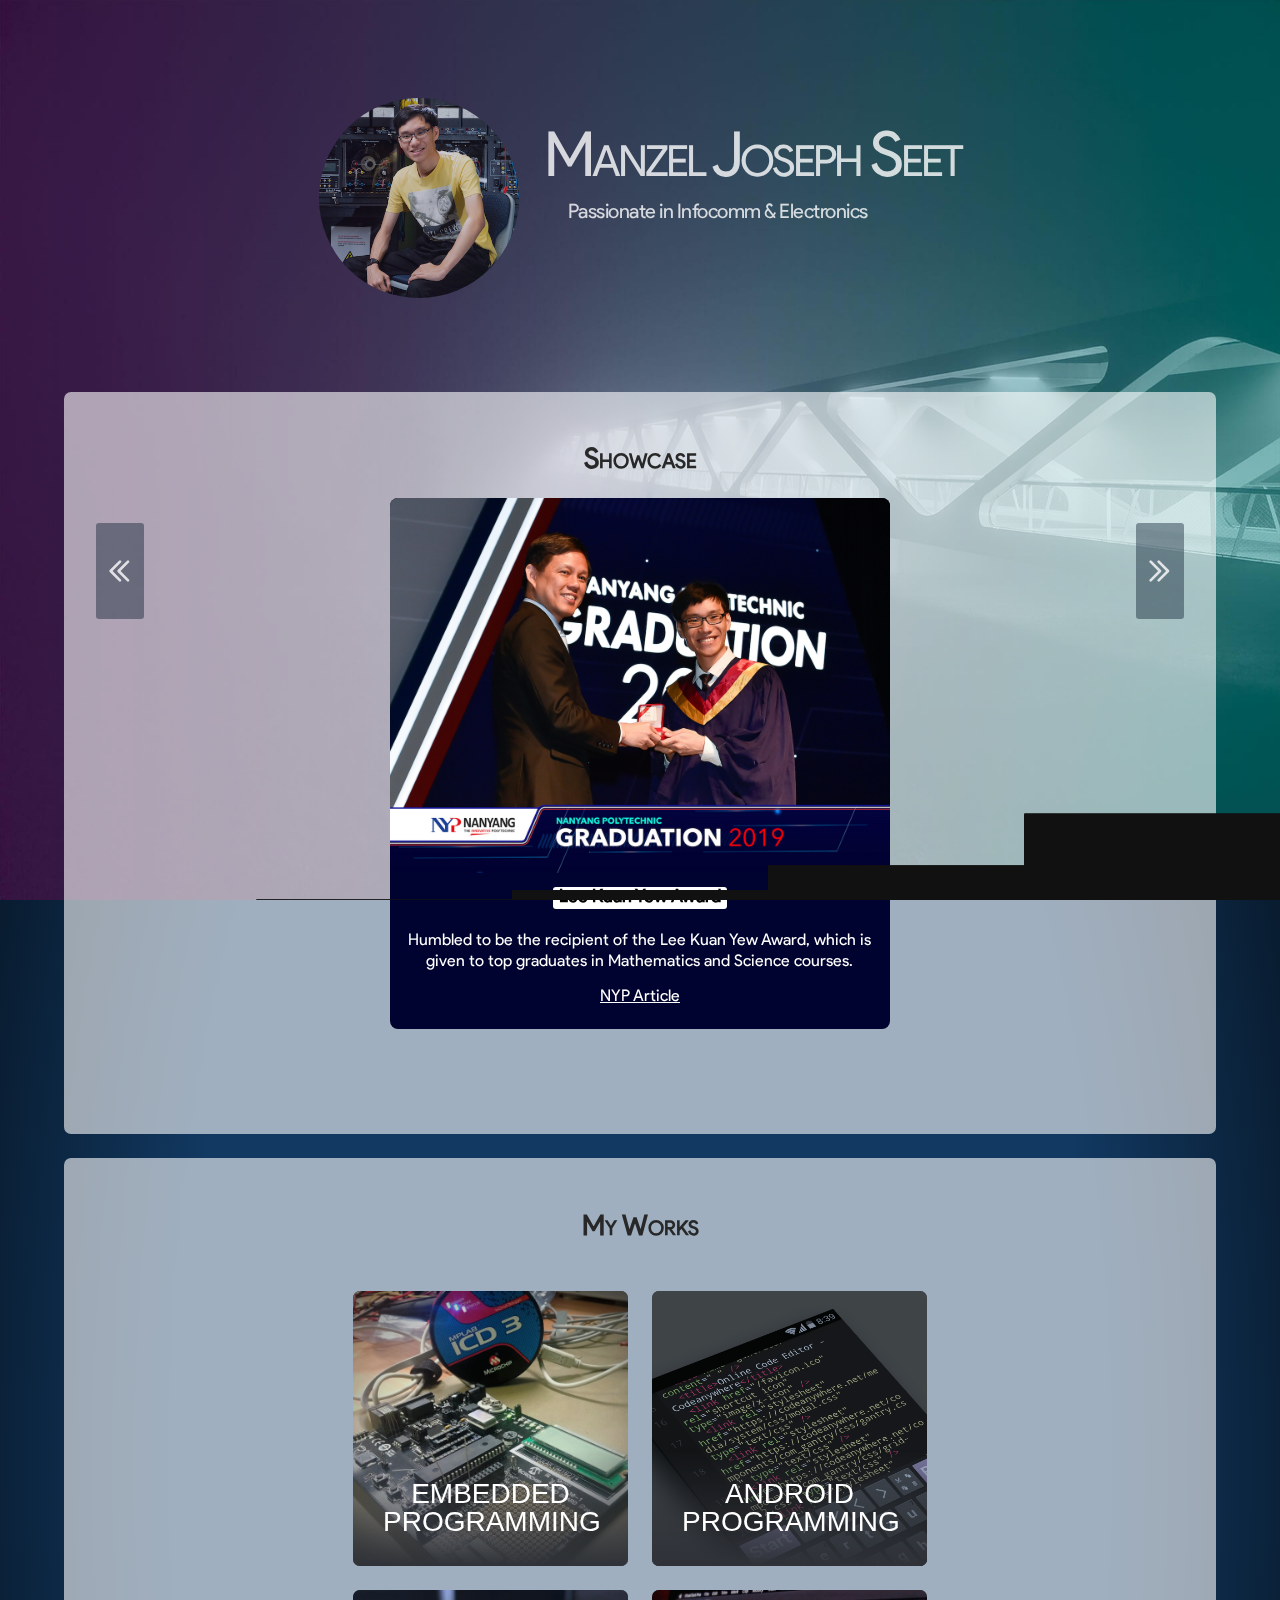
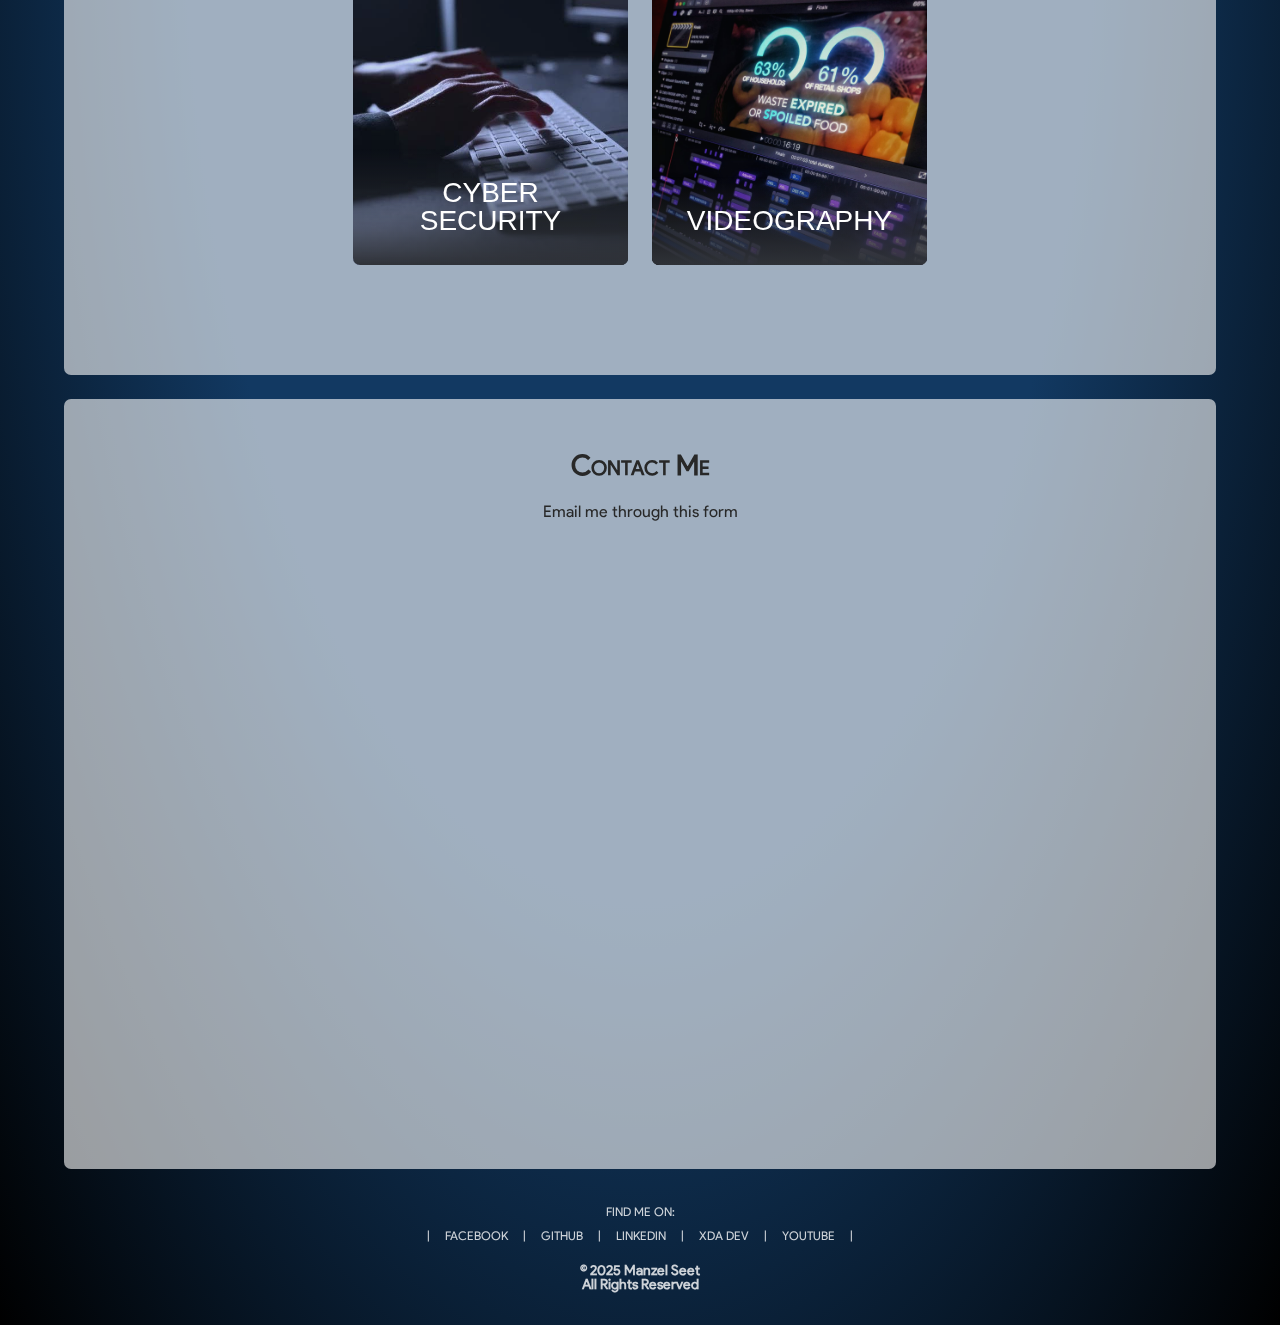
==== commit 5fcf9fbe: "Update" ====
--- a/index.html
+++ b/index.html
@@ -34,7 +34,6 @@
 				Manzel Joseph Seet
 			</p>
 			<p class="parallex_desc">
-				Age 23&ensp;&bull;&ensp;Male&ensp;&bull;&ensp;Singapore <br>
 				<span>
 					Passionate in Infocomm &amp; Electronics
 				</span>
@@ -299,8 +298,9 @@
 
 			&emsp;|&emsp;
 		</p>
-		<h5> &copy; 2022 Manzel Seet <br> All Rights Reserved </h5>
+		<h5> &copy; 2025 Manzel Seet <br> All Rights Reserved </h5>
 	</footer>
 
 </body>
 </html>
+
